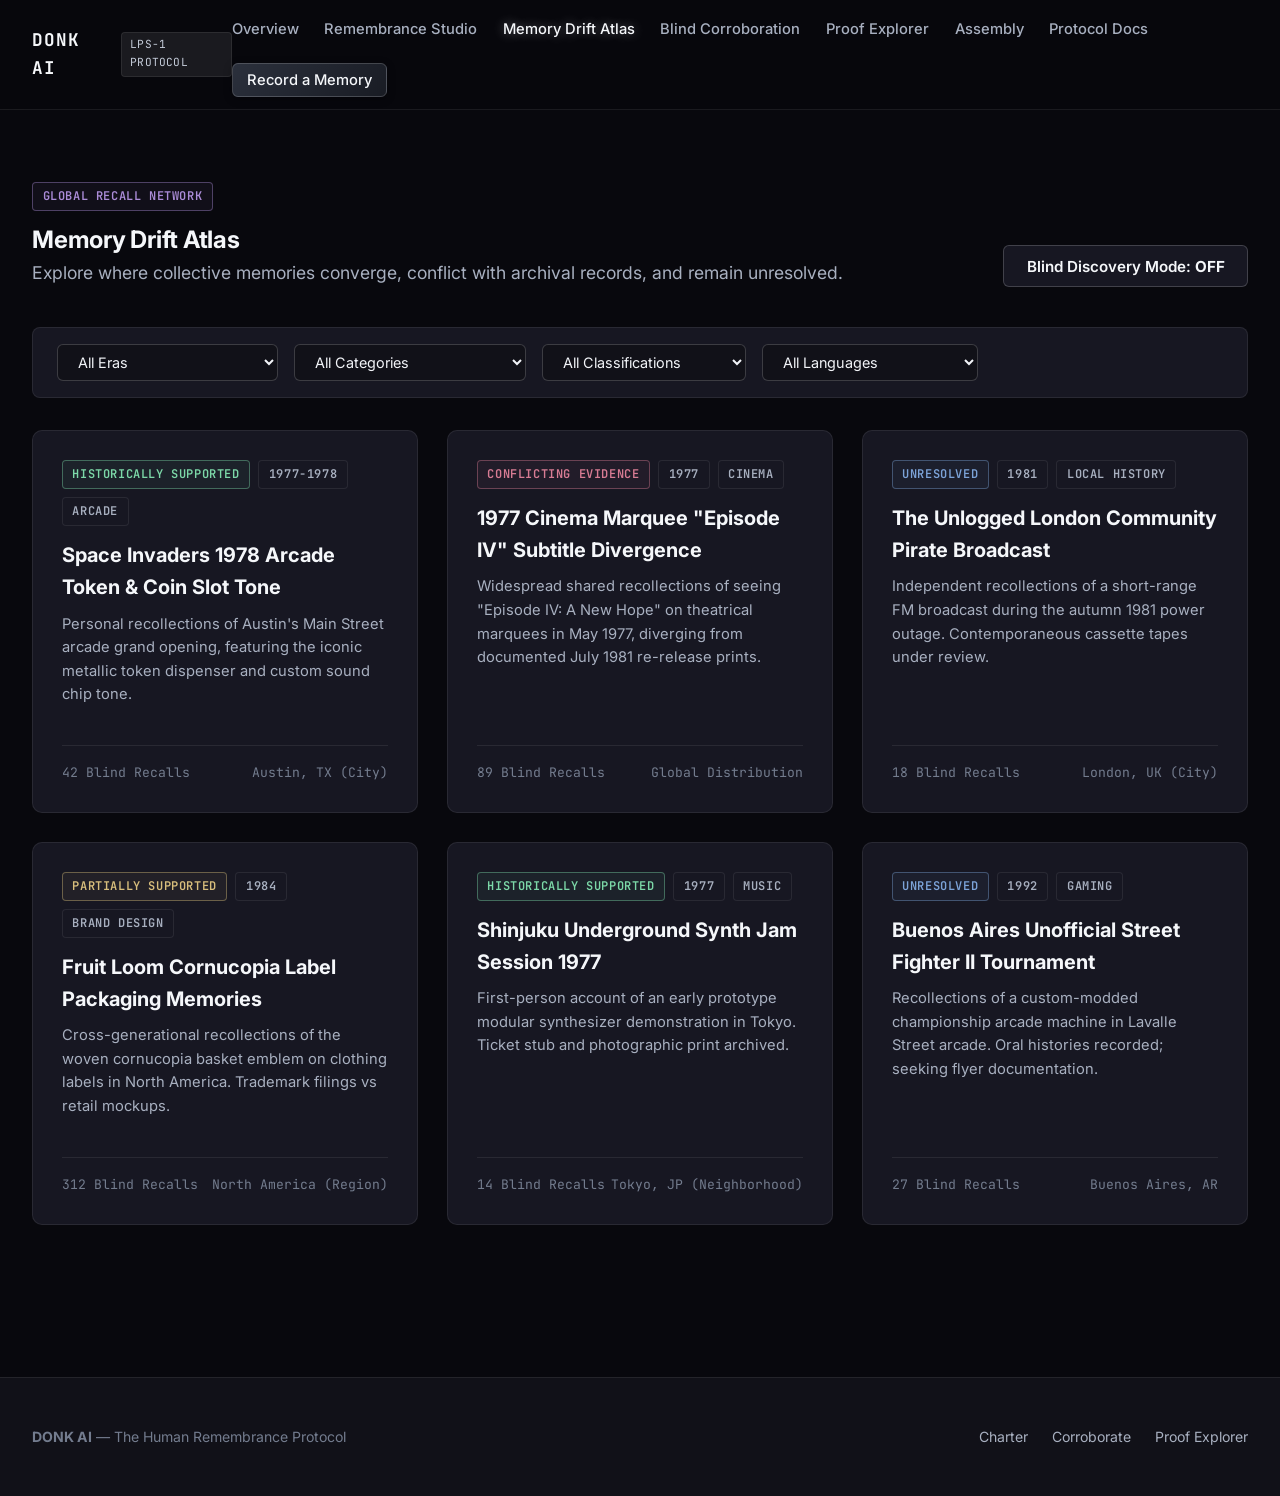
==== web/atlas.html @ f90074b8 "feat(donkai): transform repository into DONK AI - The Human Remembrance Protocol (LPS-1 v2.0)" ====
<!DOCTYPE html>
<html lang="en">
<head>
  <meta charset="UTF-8">
  <meta name="viewport" content="width=device-width, initial-scale=1.0">
  <title>Memory Drift Atlas — DONK AI</title>
  <meta name="description" content="Explore collective memory divergences and cultural recall cases worldwide. Filter by era, language, and historical support status.">
  <link rel="preconnect" href="https://fonts.googleapis.com">
  <link rel="preconnect" href="https://fonts.gstatic.com" crossorigin>
  <link href="https://fonts.googleapis.com/css2?family=Inter:wght@300;400;500;600;700;900&family=JetBrains+Mono:wght@400;500;600;700&display=swap" rel="stylesheet">
  <link rel="stylesheet" href="css/main.css">
</head>
<body>
  <header>
    <nav>
      <a href="index.html" class="brand">
        <span>DONK AI</span>
        <span class="brand-badge">LPS-1 PROTOCOL</span>
      </a>
      <ul>
        <li><a href="index.html">Overview</a></li>
        <li><a href="remember.html">Remembrance Studio</a></li>
        <li><a href="atlas.html" class="active">Memory Drift Atlas</a></li>
        <li><a href="corroborate.html">Blind Corroboration</a></li>
        <li><a href="proof.html">Proof Explorer</a></li>
        <li><a href="assembly.html">Assembly</a></li>
        <li><a href="protocol.html">Protocol Docs</a></li>
        <li><a href="remember.html" class="nav-cta">Record a Memory</a></li>
      </ul>
    </nav>
  </header>

  <main>
    <section>
      <div style="display:flex; justify-content:space-between; align-items:flex-end; margin-bottom: 2.5rem; flex-wrap:wrap; gap:1.5rem;">
        <div>
          <span class="badge provenance" style="margin-bottom:0.6rem;">GLOBAL RECALL NETWORK</span>
          <h1>Memory Drift Atlas</h1>
          <p class="section-lead" style="margin-bottom:0;">
            Explore where collective memories converge, conflict with archival records, and remain unresolved.
          </p>
        </div>

        <div style="display:flex; gap:0.8rem; align-items:center;">
          <button id="modeToggleBtn" class="btn btn-secondary" onclick="toggleDiscoveryMode()">
            <span>Blind Discovery Mode: <strong>OFF</strong></span>
          </button>
        </div>
      </div>

      <!-- Filter Bar -->
      <div class="filter-bar">
        <select id="filterEra" class="filter-select" onchange="applyFilters()">
          <option value="all">All Eras</option>
          <option value="1977">1977 Cultural Foundation</option>
          <option value="1980s">1980s Arcade & Media</option>
          <option value="1990s">1990s Early Internet</option>
          <option value="2000s">2000s Digital Shift</option>
        </select>

        <select id="filterCategory" class="filter-select" onchange="applyFilters()">
          <option value="all">All Categories</option>
          <option value="arcade">Arcade & Early Computing</option>
          <option value="cinema">Cinema & Broadcast</option>
          <option value="local">Local & Regional History</option>
          <option value="brands">Brand & Product Design</option>
          <option value="music">Music & Performance</option>
        </select>

        <select id="filterStatus" class="filter-select" onchange="applyFilters()">
          <option value="all">All Classifications</option>
          <option value="supported">Historically Supported</option>
          <option value="partially-supported">Partially Supported</option>
          <option value="conflicting">Conflicting Evidence</option>
          <option value="unresolved">Unresolved</option>
        </select>

        <select id="filterLang" class="filter-select" onchange="applyFilters()">
          <option value="all">All Languages</option>
          <option value="en">English (en-US / en-GB)</option>
          <option value="es">Spanish (es-ES)</option>
          <option value="ja">Japanese (ja-JP)</option>
          <option value="fr">French (fr-FR)</option>
        </select>
      </div>

      <!-- Atlas Grid -->
      <div id="atlasGrid" class="atlas-grid">
        
        <!-- Record 1 -->
        <a href="record.html?id=1" class="atlas-card" data-era="1977" data-category="arcade" data-status="supported" data-lang="en">
          <div class="atlas-card-top">
            <div class="atlas-card-tags">
              <span class="badge supported">Historically Supported</span>
              <span class="badge">1977-1978</span>
              <span class="badge">Arcade</span>
            </div>
            <h3 class="record-title">Space Invaders 1978 Arcade Token & Coin Slot Tone</h3>
            <p class="record-desc">Personal recollections of Austin's Main Street arcade grand opening, featuring the iconic metallic token dispenser and custom sound chip tone.</p>
          </div>
          <div class="atlas-card-stats">
            <span>42 Blind Recalls</span>
            <span>Austin, TX (City)</span>
          </div>
        </a>

        <!-- Record 2 -->
        <a href="record.html?id=2" class="atlas-card" data-era="1977" data-category="cinema" data-status="conflicting" data-lang="en">
          <div class="atlas-card-top">
            <div class="atlas-card-tags">
              <span class="badge conflicting">Conflicting Evidence</span>
              <span class="badge">1977</span>
              <span class="badge">Cinema</span>
            </div>
            <h3 class="record-title">1977 Cinema Marquee "Episode IV" Subtitle Divergence</h3>
            <p class="record-desc">Widespread shared recollections of seeing "Episode IV: A New Hope" on theatrical marquees in May 1977, diverging from documented July 1981 re-release prints.</p>
          </div>
          <div class="atlas-card-stats">
            <span>89 Blind Recalls</span>
            <span>Global Distribution</span>
          </div>
        </a>

        <!-- Record 3 -->
        <a href="record.html?id=3" class="atlas-card" data-era="1980s" data-category="local" data-status="unresolved" data-lang="en">
          <div class="atlas-card-top">
            <div class="atlas-card-tags">
              <span class="badge unresolved">Unresolved</span>
              <span class="badge">1981</span>
              <span class="badge">Local History</span>
            </div>
            <h3 class="record-title">The Unlogged London Community Pirate Broadcast</h3>
            <p class="record-desc">Independent recollections of a short-range FM broadcast during the autumn 1981 power outage. Contemporaneous cassette tapes under review.</p>
          </div>
          <div class="atlas-card-stats">
            <span>18 Blind Recalls</span>
            <span>London, UK (City)</span>
          </div>
        </a>

        <!-- Record 4 -->
        <a href="record.html?id=4" class="atlas-card" data-era="1980s" data-category="brands" data-status="partially-supported" data-lang="en">
          <div class="atlas-card-top">
            <div class="atlas-card-tags">
              <span class="badge partially-supported">Partially Supported</span>
              <span class="badge">1984</span>
              <span class="badge">Brand Design</span>
            </div>
            <h3 class="record-title">Fruit Loom Cornucopia Label Packaging Memories</h3>
            <p class="record-desc">Cross-generational recollections of the woven cornucopia basket emblem on clothing labels in North America. Trademark filings vs retail mockups.</p>
          </div>
          <div class="atlas-card-stats">
            <span>312 Blind Recalls</span>
            <span>North America (Region)</span>
          </div>
        </a>

        <!-- Record 5 -->
        <a href="record.html?id=5" class="atlas-card" data-era="1977" data-category="music" data-status="supported" data-lang="ja">
          <div class="atlas-card-top">
            <div class="atlas-card-tags">
              <span class="badge supported">Historically Supported</span>
              <span class="badge">1977</span>
              <span class="badge">Music</span>
            </div>
            <h3 class="record-title">Shinjuku Underground Synth Jam Session 1977</h3>
            <p class="record-desc">First-person account of an early prototype modular synthesizer demonstration in Tokyo. Ticket stub and photographic print archived.</p>
          </div>
          <div class="atlas-card-stats">
            <span>14 Blind Recalls</span>
            <span>Tokyo, JP (Neighborhood)</span>
          </div>
        </a>

        <!-- Record 6 -->
        <a href="record.html?id=6" class="atlas-card" data-era="1990s" data-category="arcade" data-status="unresolved" data-lang="es">
          <div class="atlas-card-top">
            <div class="atlas-card-tags">
              <span class="badge unresolved">Unresolved</span>
              <span class="badge">1992</span>
              <span class="badge">Gaming</span>
            </div>
            <h3 class="record-title">Buenos Aires Unofficial Street Fighter II Tournament</h3>
            <p class="record-desc">Recollections of a custom-modded championship arcade machine in Lavalle Street arcade. Oral histories recorded; seeking flyer documentation.</p>
          </div>
          <div class="atlas-card-stats">
            <span>27 Blind Recalls</span>
            <span>Buenos Aires, AR</span>
          </div>
        </a>

      </div>
    </section>
  </main>

  <footer>
    <div class="footer-inner">
      <div><strong>DONK AI</strong> &mdash; The Human Remembrance Protocol</div>
      <ul class="footer-links">
        <li><a href="protocol.html">Charter</a></li>
        <li><a href="corroborate.html">Corroborate</a></li>
        <li><a href="proof.html">Proof Explorer</a></li>
      </ul>
    </div>
  </footer>

  <script>
    let isBlindMode = false;

    function toggleDiscoveryMode() {
      isBlindMode = !isBlindMode;
      const btn = document.getElementById('modeToggleBtn');
      btn.innerHTML = `<span>Blind Discovery Mode: <strong>${isBlindMode ? 'ON' : 'OFF'}</strong></span>`;
      btn.classList.toggle('btn-primary', isBlindMode);
      btn.classList.toggle('btn-secondary', !isBlindMode);

      const cards = document.querySelectorAll('.atlas-card');
      cards.forEach(card => {
        const title = card.querySelector('.record-title');
        const desc = card.querySelector('.record-desc');
        if (isBlindMode) {
          card.dataset.origTitle = title.innerText;
          card.dataset.origDesc = desc.innerText;
          title.innerText = 'Neutral Discovery Prompt (Blind Mode)';
          desc.innerText = 'What do you remember from this place, time range, and category? Sealed independent submissions are recorded before viewing full testimony.';
        } else if (card.dataset.origTitle) {
          title.innerText = card.dataset.origTitle;
          desc.innerText = card.dataset.origDesc;
        }
      });
    }

    function applyFilters() {
      const era = document.getElementById('filterEra').value;
      const cat = document.getElementById('filterCategory').value;
      const status = document.getElementById('filterStatus').value;
      const lang = document.getElementById('filterLang').value;

      const cards = document.querySelectorAll('.atlas-card');
      cards.forEach(card => {
        const matchEra = era === 'all' || card.dataset.era === era;
        const matchCat = cat === 'all' || card.dataset.category === cat;
        const matchStatus = status === 'all' || card.dataset.status === status;
        const matchLang = lang === 'all' || card.dataset.lang === lang;

        card.style.display = (matchEra && matchCat && matchStatus && matchLang) ? 'flex' : 'none';
      });
    }
  </script>
</body>
</html>
---- web/css/main.css ----
:root {
  --bg:         #08080d;
  --bg-elev:    #111118;
  --bg-card:    #171722;
  --bg-card-hover: #1f1f2e;
  --text:       #f2f4f8;
  --text-dim:   #a8b0c0;
  --text-muted: #737c8e;

  /* Liquid Metal / Platinum Palette */
  --platinum:   #e8edf5;
  --chrome:     #c4cbd8;
  --pearl:      #f5f7fa;
  --slate:      #606a7b;
  --steel:      #333a48;
  
  --border:     rgba(255, 255, 255, 0.08);
  --border-hi:  rgba(255, 255, 255, 0.18);
  --border-glow: rgba(196, 203, 216, 0.35);

  /* Status Accents (Refined, Non-Neon) */
  --accent-blue:   #7ca3d8;
  --accent-gold:   #d8be7c;
  --accent-green:  #7cd8a8;
  --accent-rose:   #d87c94;
  --accent-purple: #ab8cd8;

  --font-body:  'Inter', system-ui, -apple-system, 'Segoe UI', sans-serif;
  --font-mono:  'JetBrains Mono', 'Cascadia Code', Consolas, ui-monospace, monospace;
}

* { box-sizing: border-box; margin: 0; padding: 0; }

html, body {
  background: var(--bg);
  color: var(--text);
  font-family: var(--font-body);
  line-height: 1.6;
  -webkit-font-smoothing: antialiased;
  scroll-behavior: smooth;
  min-height: 100vh;
}

::selection { background: var(--chrome); color: var(--bg); }

/* Header & Navigation */
header {
  position: sticky; top: 0; z-index: 100;
  background: rgba(8, 8, 13, 0.85);
  backdrop-filter: blur(16px);
  -webkit-backdrop-filter: blur(16px);
  border-bottom: 1px solid var(--border);
}
nav {
  display: flex; align-items: center; justify-content: space-between;
  max-width: 1300px; margin: 0 auto; padding: 1rem 2rem;
}
nav .brand {
  display: flex; align-items: center; gap: 0.75rem;
  font-family: var(--font-mono); font-weight: 700; font-size: 1.1rem;
  color: var(--pearl); text-decoration: none; letter-spacing: 0.06em;
}
nav .brand-badge {
  font-size: 0.7rem; padding: 0.2rem 0.5rem; border-radius: 4px;
  background: rgba(255, 255, 255, 0.08); border: 1px solid var(--border);
  color: var(--chrome); font-weight: normal; letter-spacing: 0.02em;
}
nav ul { display: flex; gap: 1.6rem; list-style: none; flex-wrap: wrap; align-items: center; }
nav ul li a {
  color: var(--text-dim); text-decoration: none; font-size: 0.92rem;
  font-weight: 500; transition: all 0.2s ease;
}
nav ul li a:hover, nav ul li a.active { color: var(--pearl); text-shadow: 0 0 12px rgba(255,255,255,0.4); }

.nav-cta {
  background: linear-gradient(135deg, #2b303c, #191c24);
  border: 1px solid var(--border-hi);
  color: var(--pearl) !important;
  padding: 0.45rem 0.9rem;
  border-radius: 6px;
  box-shadow: 0 2px 8px rgba(0,0,0,0.3);
}
.nav-cta:hover {
  border-color: var(--chrome);
  transform: translateY(-1px);
}

/* Main Layout */
main { min-height: calc(100vh - 160px); }
section {
  padding: 4.5rem 2rem;
  max-width: 1300px;
  margin: 0 auto;
}
section h1, section h2 {
  color: var(--pearl);
  letter-spacing: -0.01em;
}
section h2 { font-size: 2.2rem; margin-bottom: 0.6rem; }
section .section-lead {
  color: var(--text-dim);
  max-width: 820px;
  margin-bottom: 2.5rem;
  font-size: 1.1rem;
}

/* Badges & Tags */
.badge {
  display: inline-flex; align-items: center; gap: 0.4rem;
  font-family: var(--font-mono); font-size: 0.75rem; font-weight: 600;
  padding: 0.25rem 0.6rem; border-radius: 4px;
  border: 1px solid var(--border); background: var(--bg-card);
  color: var(--text-dim); text-transform: uppercase; letter-spacing: 0.05em;
}
.badge.supported { border-color: rgba(124, 216, 168, 0.4); color: var(--accent-green); background: rgba(124, 216, 168, 0.06); }
.badge.partially-supported { border-color: rgba(216, 190, 124, 0.4); color: var(--accent-gold); background: rgba(216, 190, 124, 0.06); }
.badge.conflicting { border-color: rgba(216, 124, 148, 0.4); color: var(--accent-rose); background: rgba(216, 124, 148, 0.06); }
.badge.unresolved { border-color: rgba(124, 163, 216, 0.4); color: var(--accent-blue); background: rgba(124, 163, 216, 0.06); }
.badge.provenance { border-color: rgba(171, 140, 216, 0.4); color: var(--accent-purple); background: rgba(171, 140, 216, 0.06); }

/* Buttons */
.btn {
  display: inline-flex; align-items: center; justify-content: center; gap: 0.5rem;
  padding: 0.65rem 1.4rem; border-radius: 6px; font-weight: 600; font-size: 0.95rem;
  text-decoration: none; cursor: pointer; transition: all 0.2s ease;
  font-family: var(--font-body); border: 1px solid transparent;
}
.btn-primary {
  background: linear-gradient(180deg, #f0f4fc 0%, #c8d0e0 100%);
  color: #0c0d12; box-shadow: 0 4px 14px rgba(200, 208, 224, 0.25);
}
.btn-primary:hover {
  background: #ffffff;
  transform: translateY(-2px);
  box-shadow: 0 6px 20px rgba(255, 255, 255, 0.35);
}
.btn-secondary {
  background: var(--bg-card); color: var(--pearl);
  border: 1px solid var(--border-hi);
}
.btn-secondary:hover {
  background: var(--bg-card-hover); border-color: var(--chrome);
  transform: translateY(-1px);
}

/* Hero Section */
#hero {
  text-align: center;
  padding-top: 6rem;
  padding-bottom: 5rem;
  background: radial-gradient(ellipse at top, rgba(196, 203, 216, 0.08) 0%, transparent 65%);
}
#hero .hero-pre {
  font-family: var(--font-mono); font-size: 0.85rem; letter-spacing: 0.15em;
  color: var(--chrome); text-transform: uppercase; margin-bottom: 1.2rem;
}
#hero h1 {
  font-family: var(--font-mono);
  font-size: clamp(2.6rem, 6vw, 4.8rem);
  font-weight: 900;
  letter-spacing: -0.02em;
  margin-bottom: 1.2rem;
  background: linear-gradient(180deg, #ffffff 0%, #cbd5e1 50%, #94a3b8 100%);
  -webkit-background-clip: text;
  background-clip: text;
  color: transparent;
}
#hero .hero-lead {
  font-size: 1.25rem; color: var(--text-dim); max-width: 800px;
  margin: 0 auto 2.5rem auto; line-height: 1.7;
}
#hero .hero-actions {
  display: flex; gap: 1rem; justify-content: center; flex-wrap: wrap; margin-bottom: 3.5rem;
}

/* Epistemic Principles Grid */
.principles-grid {
  display: grid; grid-template-columns: repeat(auto-fit, minmax(280px, 1fr));
  gap: 1.5rem; margin-top: 2.5rem;
}
.principle-card {
  background: var(--bg-card); border: 1px solid var(--border);
  padding: 1.8rem; border-radius: 8px; transition: border-color 0.2s ease;
}
.principle-card:hover { border-color: var(--border-hi); }
.principle-card h3 {
  font-size: 1.15rem; color: var(--pearl); margin-bottom: 0.6rem;
  font-family: var(--font-mono);
}
.principle-card p { font-size: 0.92rem; color: var(--text-dim); line-height: 1.6; }

/* 5-Panel Record Detail View */
.record-grid {
  display: grid; grid-template-columns: repeat(12, 1fr); gap: 1.8rem; margin-top: 2rem;
}
.record-panel {
  background: var(--bg-card); border: 1px solid var(--border);
  border-radius: 10px; padding: 2rem; position: relative;
  transition: all 0.2s ease;
}
.record-panel:hover { border-color: var(--border-hi); }
.record-panel .panel-num {
  font-family: var(--font-mono); font-size: 0.75rem; color: var(--text-muted);
  letter-spacing: 0.1em; text-transform: uppercase; margin-bottom: 0.4rem;
}
.record-panel h3 {
  font-size: 1.3rem; color: var(--pearl); margin-bottom: 1.2rem;
  display: flex; align-items: center; justify-content: space-between;
}

.panel-col-12 { grid-column: span 12; }
.panel-col-6  { grid-column: span 6; }
.panel-col-4  { grid-column: span 4; }

@media (max-width: 900px) {
  .panel-col-6, .panel-col-4 { grid-column: span 12; }
}

.narrative-box {
  background: var(--bg-elev); border-left: 3px solid var(--chrome);
  padding: 1.5rem; border-radius: 0 6px 6px 0; margin-bottom: 1.5rem;
  font-size: 1.05rem; line-height: 1.7; font-style: italic; color: #e2e8f0;
}

.meta-table {
  width: 100%; border-collapse: collapse; font-size: 0.9rem; margin-top: 1rem;
}
.meta-table td {
  padding: 0.6rem 0; border-bottom: 1px solid var(--border);
}
.meta-table td:first-child {
  color: var(--text-muted); font-family: var(--font-mono); width: 35%;
}
.meta-table td:last-child {
  color: var(--text); font-family: var(--font-mono); word-break: break-all;
}

/* Atlas Cards & Filter Bar */
.filter-bar {
  display: flex; gap: 1rem; align-items: center; flex-wrap: wrap;
  background: var(--bg-card); border: 1px solid var(--border);
  padding: 1rem 1.5rem; border-radius: 8px; margin-bottom: 2rem;
}
.filter-select {
  background: var(--bg-elev); border: 1px solid var(--border-hi);
  color: var(--text); padding: 0.5rem 1rem; border-radius: 6px;
  font-family: var(--font-body); font-size: 0.9rem; outline: none;
}
.atlas-grid {
  display: grid; grid-template-columns: repeat(auto-fill, minmax(360px, 1fr));
  gap: 1.8rem;
}
.atlas-card {
  background: var(--bg-card); border: 1px solid var(--border);
  border-radius: 10px; padding: 1.8rem; display: flex; flex-direction: column;
  justify-content: space-between; transition: all 0.25s ease;
  text-decoration: none; color: inherit;
}
.atlas-card:hover {
  border-color: var(--border-glow);
  transform: translateY(-3px);
  box-shadow: 0 8px 24px rgba(0,0,0,0.4);
}
.atlas-card-top { margin-bottom: 1.2rem; }
.atlas-card-tags { display: flex; gap: 0.5rem; flex-wrap: wrap; margin-bottom: 0.8rem; }
.atlas-card h3 { font-size: 1.25rem; color: var(--pearl); margin-bottom: 0.6rem; }
.atlas-card p { font-size: 0.92rem; color: var(--text-dim); line-height: 1.6; margin-bottom: 1.2rem; }
.atlas-card-stats {
  display: flex; justify-content: space-between; align-items: center;
  padding-top: 1rem; border-top: 1px solid var(--border);
  font-size: 0.82rem; color: var(--text-muted); font-family: var(--font-mono);
}

/* Forms & Studio */
.form-card {
  background: var(--bg-card); border: 1px solid var(--border);
  border-radius: 10px; padding: 2.5rem; max-width: 860px; margin: 0 auto;
}
.form-group { margin-bottom: 1.8rem; }
.form-group label {
  display: block; font-size: 0.92rem; font-weight: 600; color: var(--pearl);
  margin-bottom: 0.5rem;
}
.form-group .field-hint {
  font-size: 0.82rem; color: var(--text-muted); margin-bottom: 0.5rem;
}
.form-input, .form-textarea, .form-select {
  width: 100%; background: var(--bg-elev); border: 1px solid var(--border-hi);
  color: var(--text); padding: 0.75rem 1rem; border-radius: 6px;
  font-family: var(--font-body); font-size: 0.95rem; outline: none;
  transition: border-color 0.2s ease;
}
.form-input:focus, .form-textarea:focus, .form-select:focus {
  border-color: var(--chrome);
}
.form-textarea { min-height: 140px; resize: vertical; line-height: 1.6; }

.live-root-box {
  background: #0d0e14; border: 1px solid var(--border-hi);
  padding: 1.2rem; border-radius: 6px; margin-top: 1.5rem;
  font-family: var(--font-mono); font-size: 0.85rem;
}
.live-root-label { color: var(--text-muted); margin-bottom: 0.4rem; font-size: 0.75rem; text-transform: uppercase; }
.live-root-val { color: var(--accent-green); word-break: break-all; font-weight: 600; }

/* Footer */
footer {
  border-top: 1px solid var(--border);
  background: var(--bg-elev);
  padding: 3rem 2rem;
  margin-top: 5rem;
  font-size: 0.88rem;
  color: var(--text-muted);
}
.footer-inner {
  max-width: 1300px; margin: 0 auto;
  display: flex; justify-content: space-between; align-items: center; flex-wrap: wrap; gap: 1.5rem;
}
.footer-links { display: flex; gap: 1.5rem; list-style: none; }
.footer-links a { color: var(--text-dim); text-decoration: none; }
.footer-links a:hover { color: var(--pearl); }
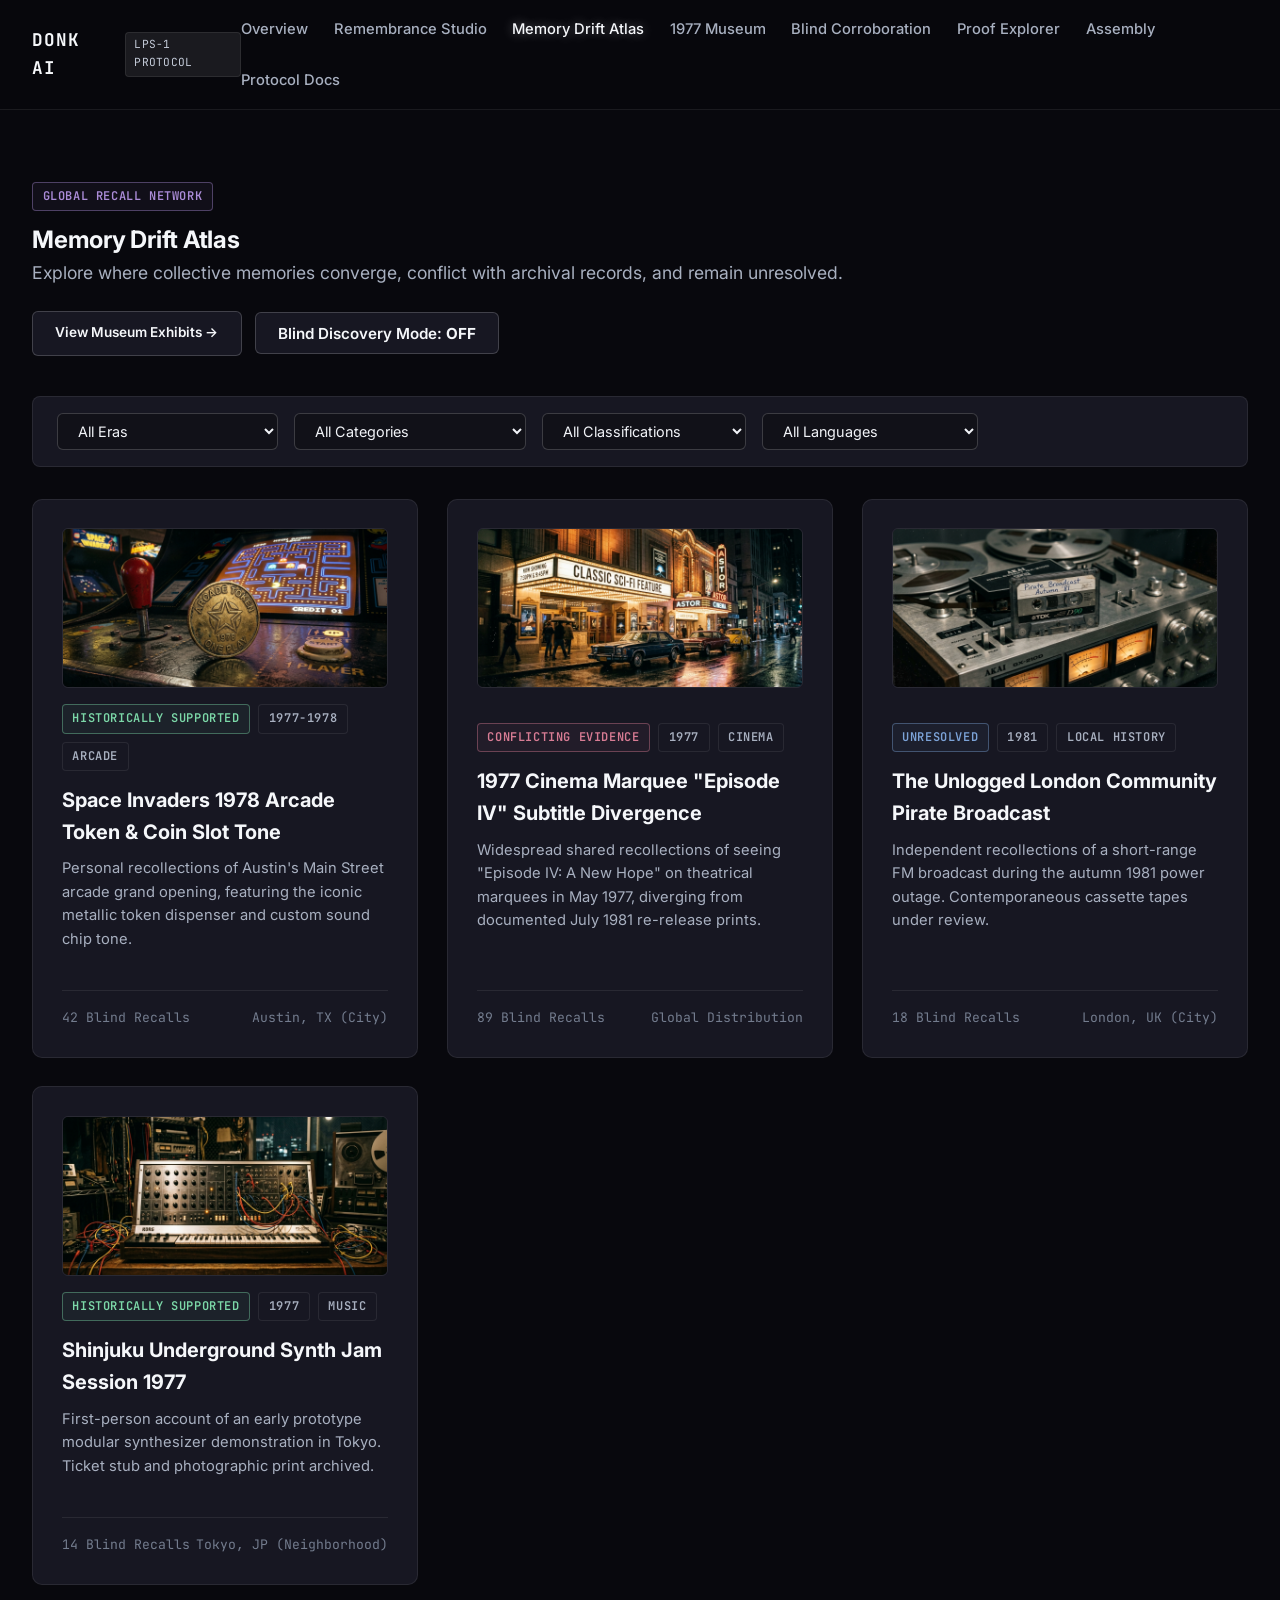
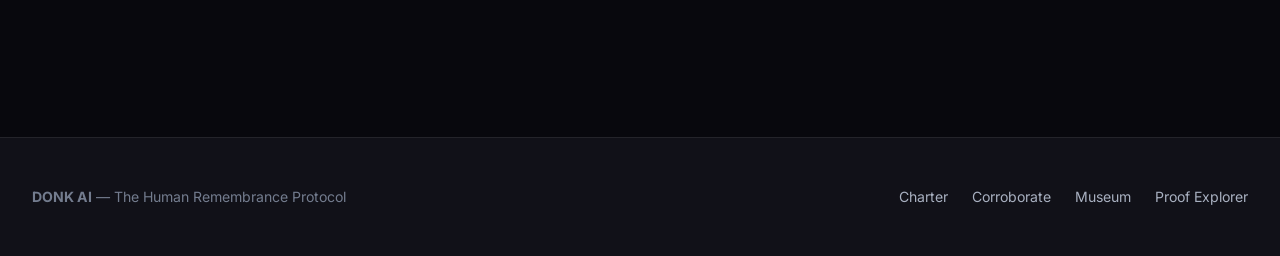
==== commit 1236a8b2: "feat: add 1977 Cultural Memory Museum, interactive flow trees, artifact photography, and future prot" ====
--- a/web/atlas.html
+++ b/web/atlas.html
@@ -9,6 +9,12 @@
   <link rel="preconnect" href="https://fonts.gstatic.com" crossorigin>
   <link href="https://fonts.googleapis.com/css2?family=Inter:wght@300;400;500;600;700;900&family=JetBrains+Mono:wght@400;500;600;700&display=swap" rel="stylesheet">
   <link rel="stylesheet" href="css/main.css">
+  <style>
+    .atlas-card-thumbnail {
+      width: 100%; height: 160px; object-fit: cover; border-radius: 6px;
+      margin-bottom: 1rem; border: 1px solid var(--border);
+    }
+  </style>
 </head>
 <body>
   <header>
@@ -21,11 +27,11 @@
         <li><a href="index.html">Overview</a></li>
         <li><a href="remember.html">Remembrance Studio</a></li>
         <li><a href="atlas.html" class="active">Memory Drift Atlas</a></li>
+        <li><a href="museum.html">1977 Museum</a></li>
         <li><a href="corroborate.html">Blind Corroboration</a></li>
         <li><a href="proof.html">Proof Explorer</a></li>
         <li><a href="assembly.html">Assembly</a></li>
         <li><a href="protocol.html">Protocol Docs</a></li>
-        <li><a href="remember.html" class="nav-cta">Record a Memory</a></li>
       </ul>
     </nav>
   </header>
@@ -42,6 +48,7 @@
         </div>
 
         <div style="display:flex; gap:0.8rem; align-items:center;">
+          <a href="museum.html" class="btn btn-secondary" style="font-size:0.85rem;">View Museum Exhibits &rarr;</a>
           <button id="modeToggleBtn" class="btn btn-secondary" onclick="toggleDiscoveryMode()">
             <span>Blind Discovery Mode: <strong>OFF</strong></span>
           </button>
@@ -89,6 +96,7 @@
         
         <!-- Record 1 -->
         <a href="record.html?id=1" class="atlas-card" data-era="1977" data-category="arcade" data-status="supported" data-lang="en">
+          <img src="img/arcade_token_1978.jpg" alt="1978 Arcade Token" class="atlas-card-thumbnail">
           <div class="atlas-card-top">
             <div class="atlas-card-tags">
               <span class="badge supported">Historically Supported</span>
@@ -106,6 +114,7 @@
 
         <!-- Record 2 -->
         <a href="record.html?id=2" class="atlas-card" data-era="1977" data-category="cinema" data-status="conflicting" data-lang="en">
+          <img src="img/cinema_marquee_1977.jpg" alt="May 1977 Cinema Marquee" class="atlas-card-thumbnail">
           <div class="atlas-card-top">
             <div class="atlas-card-tags">
               <span class="badge conflicting">Conflicting Evidence</span>
@@ -123,6 +132,7 @@
 
         <!-- Record 3 -->
         <a href="record.html?id=3" class="atlas-card" data-era="1980s" data-category="local" data-status="unresolved" data-lang="en">
+          <img src="img/pirate_radio_cassette_1981.jpg" alt="London 1981 Pirate Radio Cassette" class="atlas-card-thumbnail">
           <div class="atlas-card-top">
             <div class="atlas-card-tags">
               <span class="badge unresolved">Unresolved</span>
@@ -139,24 +149,8 @@
         </a>
 
         <!-- Record 4 -->
-        <a href="record.html?id=4" class="atlas-card" data-era="1980s" data-category="brands" data-status="partially-supported" data-lang="en">
-          <div class="atlas-card-top">
-            <div class="atlas-card-tags">
-              <span class="badge partially-supported">Partially Supported</span>
-              <span class="badge">1984</span>
-              <span class="badge">Brand Design</span>
-            </div>
-            <h3 class="record-title">Fruit Loom Cornucopia Label Packaging Memories</h3>
-            <p class="record-desc">Cross-generational recollections of the woven cornucopia basket emblem on clothing labels in North America. Trademark filings vs retail mockups.</p>
-          </div>
-          <div class="atlas-card-stats">
-            <span>312 Blind Recalls</span>
-            <span>North America (Region)</span>
-          </div>
-        </a>
-
-        <!-- Record 5 -->
         <a href="record.html?id=5" class="atlas-card" data-era="1977" data-category="music" data-status="supported" data-lang="ja">
+          <img src="img/tokyo_synth_1977.jpg" alt="Tokyo 1977 Synth" class="atlas-card-thumbnail">
           <div class="atlas-card-top">
             <div class="atlas-card-tags">
               <span class="badge supported">Historically Supported</span>
@@ -169,23 +163,6 @@
           <div class="atlas-card-stats">
             <span>14 Blind Recalls</span>
             <span>Tokyo, JP (Neighborhood)</span>
-          </div>
-        </a>
-
-        <!-- Record 6 -->
-        <a href="record.html?id=6" class="atlas-card" data-era="1990s" data-category="arcade" data-status="unresolved" data-lang="es">
-          <div class="atlas-card-top">
-            <div class="atlas-card-tags">
-              <span class="badge unresolved">Unresolved</span>
-              <span class="badge">1992</span>
-              <span class="badge">Gaming</span>
-            </div>
-            <h3 class="record-title">Buenos Aires Unofficial Street Fighter II Tournament</h3>
-            <p class="record-desc">Recollections of a custom-modded championship arcade machine in Lavalle Street arcade. Oral histories recorded; seeking flyer documentation.</p>
-          </div>
-          <div class="atlas-card-stats">
-            <span>27 Blind Recalls</span>
-            <span>Buenos Aires, AR</span>
           </div>
         </a>
 
@@ -199,6 +176,7 @@
       <ul class="footer-links">
         <li><a href="protocol.html">Charter</a></li>
         <li><a href="corroborate.html">Corroborate</a></li>
+        <li><a href="museum.html">Museum</a></li>
         <li><a href="proof.html">Proof Explorer</a></li>
       </ul>
     </div>
@@ -218,14 +196,17 @@
       cards.forEach(card => {
         const title = card.querySelector('.record-title');
         const desc = card.querySelector('.record-desc');
+        const img = card.querySelector('.atlas-card-thumbnail');
         if (isBlindMode) {
           card.dataset.origTitle = title.innerText;
           card.dataset.origDesc = desc.innerText;
           title.innerText = 'Neutral Discovery Prompt (Blind Mode)';
           desc.innerText = 'What do you remember from this place, time range, and category? Sealed independent submissions are recorded before viewing full testimony.';
-        } else if (card.dataset.origTitle) {
-          title.innerText = card.dataset.origTitle;
-          desc.innerText = card.dataset.origDesc;
+          if (img) img.style.filter = 'blur(15px)';
+        } else {
+          if (card.dataset.origTitle) title.innerText = card.dataset.origTitle;
+          if (card.dataset.origDesc) desc.innerText = card.dataset.origDesc;
+          if (img) img.style.filter = 'none';
         }
       });
     }
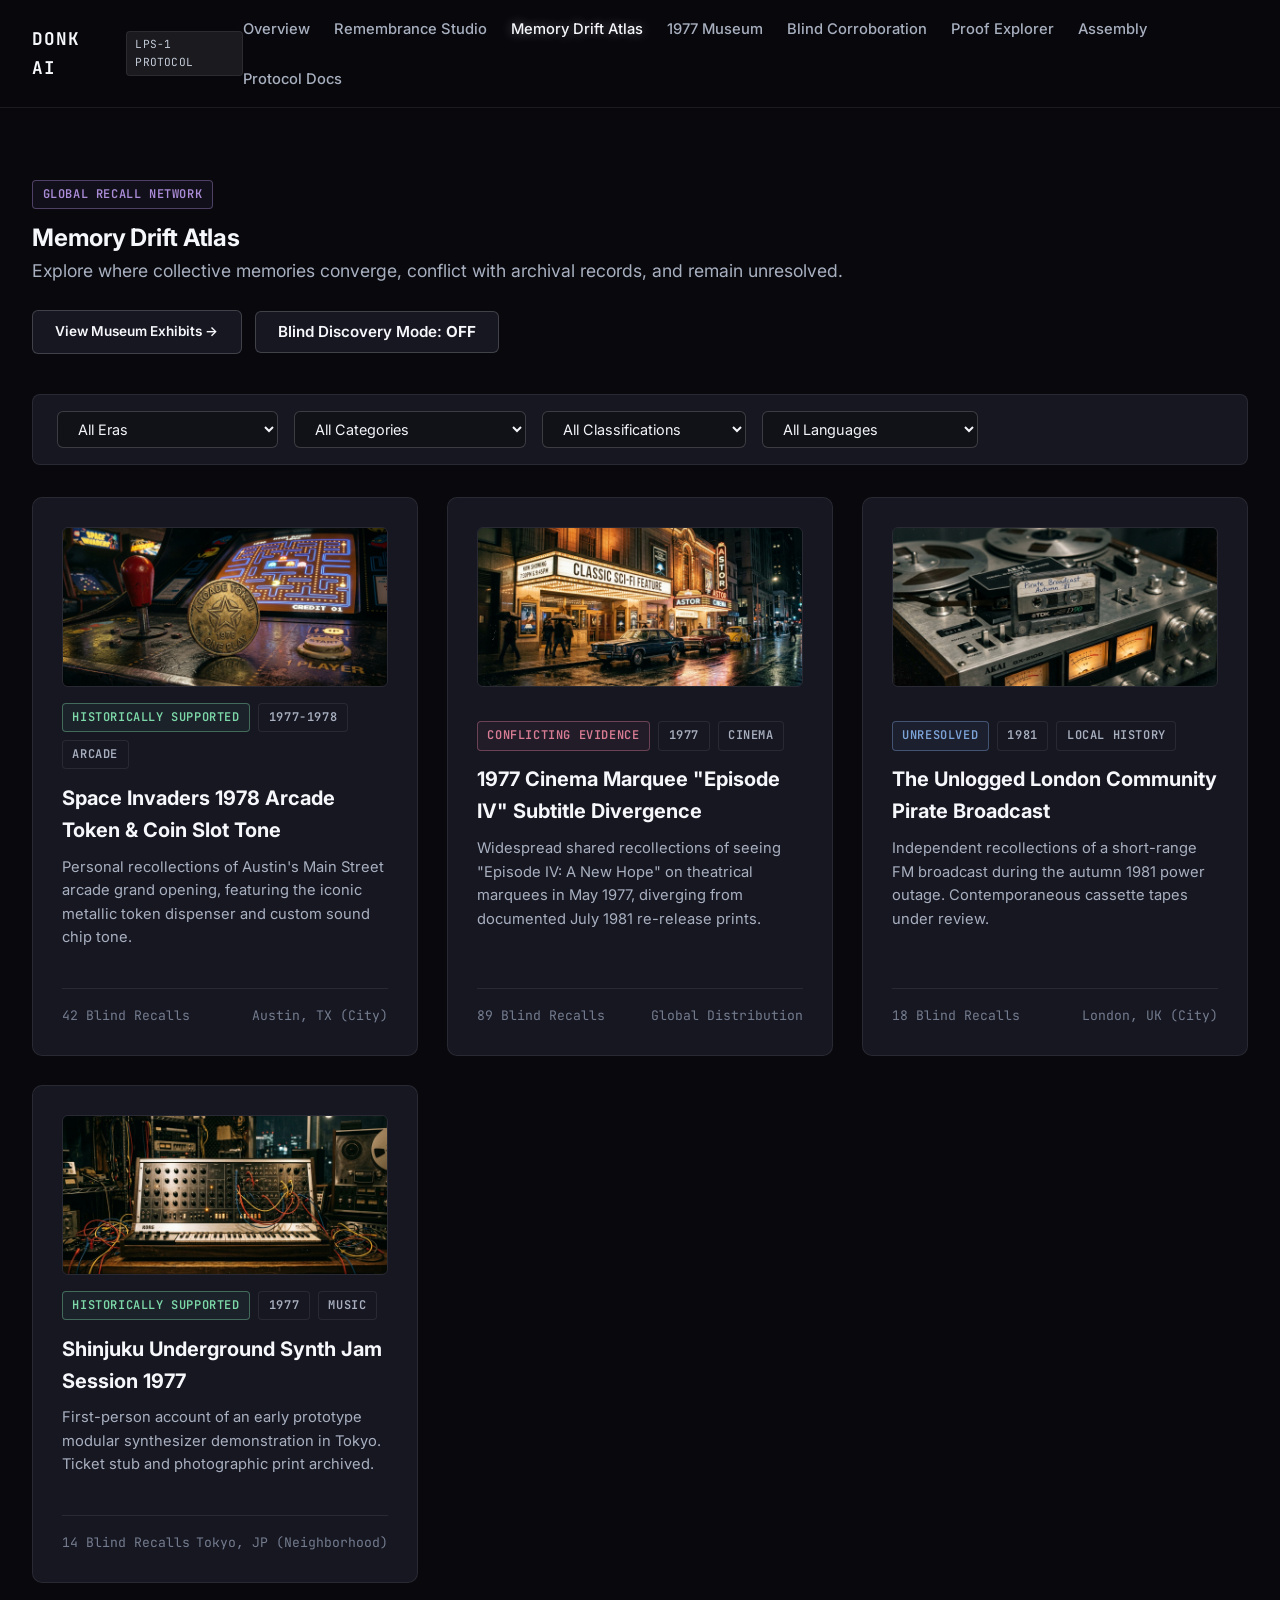
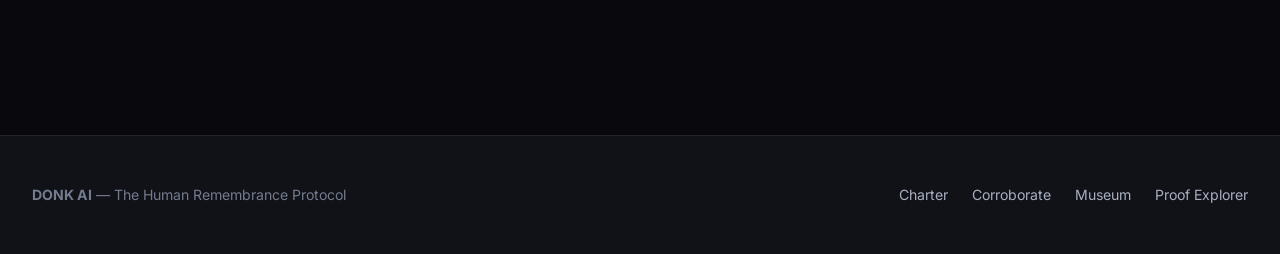
==== commit 15505511: "feat: implement 7-tier record hierarchy, operational blind mode, and epistemic boundary disclosures" ====
--- a/web/atlas.html
+++ b/web/atlas.html
@@ -13,6 +13,7 @@
     .atlas-card-thumbnail {
       width: 100%; height: 160px; object-fit: cover; border-radius: 6px;
       margin-bottom: 1rem; border: 1px solid var(--border);
+      transition: filter 0.3s ease;
     }
   </style>
 </head>
@@ -47,12 +48,17 @@
           </p>
         </div>
 
-        <div style="display:flex; gap:0.8rem; align-items:center;">
+        <div style="display:flex; gap:0.8rem; align-items:center; flex-wrap:wrap;">
           <a href="museum.html" class="btn btn-secondary" style="font-size:0.85rem;">View Museum Exhibits &rarr;</a>
           <button id="modeToggleBtn" class="btn btn-secondary" onclick="toggleDiscoveryMode()">
             <span>Blind Discovery Mode: <strong>OFF</strong></span>
           </button>
         </div>
+      </div>
+
+      <!-- Blind Mode Explanation Banner -->
+      <div id="blindModeBanner" style="display:none; background:rgba(124, 163, 216, 0.08); border:1px solid rgba(124, 163, 216, 0.3); border-radius:6px; padding:1rem 1.2rem; margin-bottom:1.5rem; font-size:0.88rem; color:var(--text-dim);">
+        <strong style="color:var(--accent-blue);">Operational Blind Corroboration Active:</strong> Semantic titles, descriptions, and source imagery are suppressed. Contributors receive only broad geographical and chronological discovery parameters, preventing priming and bandwagon bias.
       </div>
 
       <!-- Filter Bar -->
@@ -96,73 +102,73 @@
         
         <!-- Record 1 -->
         <a href="record.html?id=1" class="atlas-card" data-era="1977" data-category="arcade" data-status="supported" data-lang="en">
-          <img src="img/arcade_token_1978.jpg" alt="1978 Arcade Token" class="atlas-card-thumbnail">
-          <div class="atlas-card-top">
-            <div class="atlas-card-tags">
-              <span class="badge supported">Historically Supported</span>
-              <span class="badge">1977-1978</span>
-              <span class="badge">Arcade</span>
+          <img src="img/arcade_token_1978.jpg" alt="Arcade Topic" class="atlas-card-thumbnail">
+          <div class="atlas-card-top">
+            <div class="atlas-card-tags">
+              <span class="badge supported status-tag">Historically Supported</span>
+              <span class="badge era-tag">1977-1978</span>
+              <span class="badge cat-tag">Arcade</span>
             </div>
             <h3 class="record-title">Space Invaders 1978 Arcade Token & Coin Slot Tone</h3>
             <p class="record-desc">Personal recollections of Austin's Main Street arcade grand opening, featuring the iconic metallic token dispenser and custom sound chip tone.</p>
           </div>
           <div class="atlas-card-stats">
-            <span>42 Blind Recalls</span>
-            <span>Austin, TX (City)</span>
+            <span class="corrob-count">42 Blind Recalls</span>
+            <span class="location-text">Austin, TX (City)</span>
           </div>
         </a>
 
         <!-- Record 2 -->
         <a href="record.html?id=2" class="atlas-card" data-era="1977" data-category="cinema" data-status="conflicting" data-lang="en">
-          <img src="img/cinema_marquee_1977.jpg" alt="May 1977 Cinema Marquee" class="atlas-card-thumbnail">
-          <div class="atlas-card-top">
-            <div class="atlas-card-tags">
-              <span class="badge conflicting">Conflicting Evidence</span>
-              <span class="badge">1977</span>
-              <span class="badge">Cinema</span>
+          <img src="img/cinema_marquee_1977.jpg" alt="Cinema Topic" class="atlas-card-thumbnail">
+          <div class="atlas-card-top">
+            <div class="atlas-card-tags">
+              <span class="badge conflicting status-tag">Conflicting Evidence</span>
+              <span class="badge era-tag">1977</span>
+              <span class="badge cat-tag">Cinema</span>
             </div>
             <h3 class="record-title">1977 Cinema Marquee "Episode IV" Subtitle Divergence</h3>
             <p class="record-desc">Widespread shared recollections of seeing "Episode IV: A New Hope" on theatrical marquees in May 1977, diverging from documented July 1981 re-release prints.</p>
           </div>
           <div class="atlas-card-stats">
-            <span>89 Blind Recalls</span>
-            <span>Global Distribution</span>
+            <span class="corrob-count">89 Blind Recalls</span>
+            <span class="location-text">Global Distribution</span>
           </div>
         </a>
 
         <!-- Record 3 -->
         <a href="record.html?id=3" class="atlas-card" data-era="1980s" data-category="local" data-status="unresolved" data-lang="en">
-          <img src="img/pirate_radio_cassette_1981.jpg" alt="London 1981 Pirate Radio Cassette" class="atlas-card-thumbnail">
-          <div class="atlas-card-top">
-            <div class="atlas-card-tags">
-              <span class="badge unresolved">Unresolved</span>
-              <span class="badge">1981</span>
-              <span class="badge">Local History</span>
+          <img src="img/pirate_radio_cassette_1981.jpg" alt="Audio Topic" class="atlas-card-thumbnail">
+          <div class="atlas-card-top">
+            <div class="atlas-card-tags">
+              <span class="badge unresolved status-tag">Unresolved</span>
+              <span class="badge era-tag">1981</span>
+              <span class="badge cat-tag">Local History</span>
             </div>
             <h3 class="record-title">The Unlogged London Community Pirate Broadcast</h3>
             <p class="record-desc">Independent recollections of a short-range FM broadcast during the autumn 1981 power outage. Contemporaneous cassette tapes under review.</p>
           </div>
           <div class="atlas-card-stats">
-            <span>18 Blind Recalls</span>
-            <span>London, UK (City)</span>
+            <span class="corrob-count">18 Blind Recalls</span>
+            <span class="location-text">London, UK (City)</span>
           </div>
         </a>
 
         <!-- Record 4 -->
         <a href="record.html?id=5" class="atlas-card" data-era="1977" data-category="music" data-status="supported" data-lang="ja">
-          <img src="img/tokyo_synth_1977.jpg" alt="Tokyo 1977 Synth" class="atlas-card-thumbnail">
-          <div class="atlas-card-top">
-            <div class="atlas-card-tags">
-              <span class="badge supported">Historically Supported</span>
-              <span class="badge">1977</span>
-              <span class="badge">Music</span>
+          <img src="img/tokyo_synth_1977.jpg" alt="Music Topic" class="atlas-card-thumbnail">
+          <div class="atlas-card-top">
+            <div class="atlas-card-tags">
+              <span class="badge supported status-tag">Historically Supported</span>
+              <span class="badge era-tag">1977</span>
+              <span class="badge cat-tag">Music</span>
             </div>
             <h3 class="record-title">Shinjuku Underground Synth Jam Session 1977</h3>
             <p class="record-desc">First-person account of an early prototype modular synthesizer demonstration in Tokyo. Ticket stub and photographic print archived.</p>
           </div>
           <div class="atlas-card-stats">
-            <span>14 Blind Recalls</span>
-            <span>Tokyo, JP (Neighborhood)</span>
+            <span class="corrob-count">14 Blind Recalls</span>
+            <span class="location-text">Tokyo, JP (Neighborhood)</span>
           </div>
         </a>
 
@@ -188,21 +194,29 @@
     function toggleDiscoveryMode() {
       isBlindMode = !isBlindMode;
       const btn = document.getElementById('modeToggleBtn');
+      const banner = document.getElementById('blindModeBanner');
+      
       btn.innerHTML = `<span>Blind Discovery Mode: <strong>${isBlindMode ? 'ON' : 'OFF'}</strong></span>`;
       btn.classList.toggle('btn-primary', isBlindMode);
       btn.classList.toggle('btn-secondary', !isBlindMode);
+      banner.style.display = isBlindMode ? 'block' : 'none';
 
       const cards = document.querySelectorAll('.atlas-card');
-      cards.forEach(card => {
+      cards.forEach((card, idx) => {
         const title = card.querySelector('.record-title');
         const desc = card.querySelector('.record-desc');
         const img = card.querySelector('.atlas-card-thumbnail');
+        const era = card.dataset.era;
+        const loc = card.querySelector('.location-text').innerText;
+        const cat = card.dataset.category;
+
         if (isBlindMode) {
-          card.dataset.origTitle = title.innerText;
-          card.dataset.origDesc = desc.innerText;
-          title.innerText = 'Neutral Discovery Prompt (Blind Mode)';
-          desc.innerText = 'What do you remember from this place, time range, and category? Sealed independent submissions are recorded before viewing full testimony.';
-          if (img) img.style.filter = 'blur(15px)';
+          if (!card.dataset.origTitle) card.dataset.origTitle = title.innerText;
+          if (!card.dataset.origDesc) card.dataset.origDesc = desc.innerText;
+          
+          title.innerText = `Neutral Discovery Prompt #${idx + 1} (${era.toUpperCase()} / ${cat.toUpperCase()})`;
+          desc.innerText = `Were you present in ${loc} during ${era}? Submit your sealed first-person recollection regarding this topic before viewing the original testimony.`;
+          if (img) img.style.filter = 'blur(20px) grayscale(100%)';
         } else {
           if (card.dataset.origTitle) title.innerText = card.dataset.origTitle;
           if (card.dataset.origDesc) desc.innerText = card.dataset.origDesc;
--- a/web/css/main.css
+++ b/web/css/main.css
@@ -18,7 +18,7 @@
   --border-hi:  rgba(255, 255, 255, 0.18);
   --border-glow: rgba(196, 203, 216, 0.35);
 
-  /* Status Accents (Refined, Non-Neon) */
+  /* Status Accents (Refined, Accessible, Non-Neon) */
   --accent-blue:   #7ca3d8;
   --accent-gold:   #d8be7c;
   --accent-green:  #7cd8a8;
@@ -46,7 +46,7 @@
 /* Header & Navigation */
 header {
   position: sticky; top: 0; z-index: 100;
-  background: rgba(8, 8, 13, 0.85);
+  background: rgba(8, 8, 13, 0.88);
   backdrop-filter: blur(16px);
   -webkit-backdrop-filter: blur(16px);
   border-bottom: 1px solid var(--border);
@@ -65,7 +65,7 @@
   background: rgba(255, 255, 255, 0.08); border: 1px solid var(--border);
   color: var(--chrome); font-weight: normal; letter-spacing: 0.02em;
 }
-nav ul { display: flex; gap: 1.6rem; list-style: none; flex-wrap: wrap; align-items: center; }
+nav ul { display: flex; gap: 1.5rem; list-style: none; flex-wrap: wrap; align-items: center; }
 nav ul li a {
   color: var(--text-dim); text-decoration: none; font-size: 0.92rem;
   font-weight: 500; transition: all 0.2s ease;
@@ -117,6 +117,47 @@
 .badge.conflicting { border-color: rgba(216, 124, 148, 0.4); color: var(--accent-rose); background: rgba(216, 124, 148, 0.06); }
 .badge.unresolved { border-color: rgba(124, 163, 216, 0.4); color: var(--accent-blue); background: rgba(124, 163, 216, 0.06); }
 .badge.provenance { border-color: rgba(171, 140, 216, 0.4); color: var(--accent-purple); background: rgba(171, 140, 216, 0.06); }
+
+/* Mandatory Visual Image Type Disclaimers */
+.badge.editorial-img {
+  border-color: rgba(216, 190, 124, 0.5);
+  color: var(--accent-gold);
+  background: rgba(216, 190, 124, 0.12);
+  font-size: 0.72rem;
+  letter-spacing: 0.03em;
+}
+.badge.source-artifact {
+  border-color: rgba(124, 216, 168, 0.5);
+  color: var(--accent-green);
+  background: rgba(124, 216, 168, 0.12);
+  font-size: 0.72rem;
+  letter-spacing: 0.03em;
+}
+
+.img-disclosure-banner {
+  display: flex; align-items: center; gap: 0.5rem;
+  font-family: var(--font-mono); font-size: 0.75rem;
+  color: var(--accent-gold); background: rgba(216, 190, 124, 0.08);
+  border: 1px solid rgba(216, 190, 124, 0.25); border-radius: 4px;
+  padding: 0.4rem 0.8rem; margin-top: 0.5rem;
+}
+
+/* Epistemic Disclosure Table */
+.epistemic-table {
+  width: 100%; border-collapse: collapse; font-size: 0.88rem; margin: 1.5rem 0;
+  background: var(--bg-elev); border: 1px solid var(--border); border-radius: 6px; overflow: hidden;
+}
+.epistemic-table th {
+  background: #151620; padding: 0.8rem 1rem; text-align: left;
+  font-family: var(--font-mono); font-size: 0.8rem; color: var(--pearl);
+  border-bottom: 1px solid var(--border-hi); text-transform: uppercase;
+}
+.epistemic-table td {
+  padding: 0.8rem 1rem; border-bottom: 1px solid var(--border); vertical-align: top;
+}
+.epistemic-table tr:last-child td { border-bottom: none; }
+.epistemic-table .proves-col { color: var(--accent-green); font-family: var(--font-mono); font-size: 0.82rem; }
+.epistemic-table .not-means-col { color: var(--accent-rose); }
 
 /* Buttons */
 .btn {
@@ -166,7 +207,7 @@
   color: transparent;
 }
 #hero .hero-lead {
-  font-size: 1.25rem; color: var(--text-dim); max-width: 800px;
+  font-size: 1.25rem; color: var(--text-dim); max-width: 820px;
   margin: 0 auto 2.5rem auto; line-height: 1.7;
 }
 #hero .hero-actions {
@@ -189,7 +230,7 @@
 }
 .principle-card p { font-size: 0.92rem; color: var(--text-dim); line-height: 1.6; }
 
-/* 5-Panel Record Detail View */
+/* 7-Level Record Detail View */
 .record-grid {
   display: grid; grid-template-columns: repeat(12, 1fr); gap: 1.8rem; margin-top: 2rem;
 }
@@ -205,7 +246,7 @@
 }
 .record-panel h3 {
   font-size: 1.3rem; color: var(--pearl); margin-bottom: 1.2rem;
-  display: flex; align-items: center; justify-content: space-between;
+  display: flex; align-items: center; justify-content: space-between; flex-wrap: wrap; gap: 0.5rem;
 }
 
 .panel-col-12 { grid-column: span 12; }
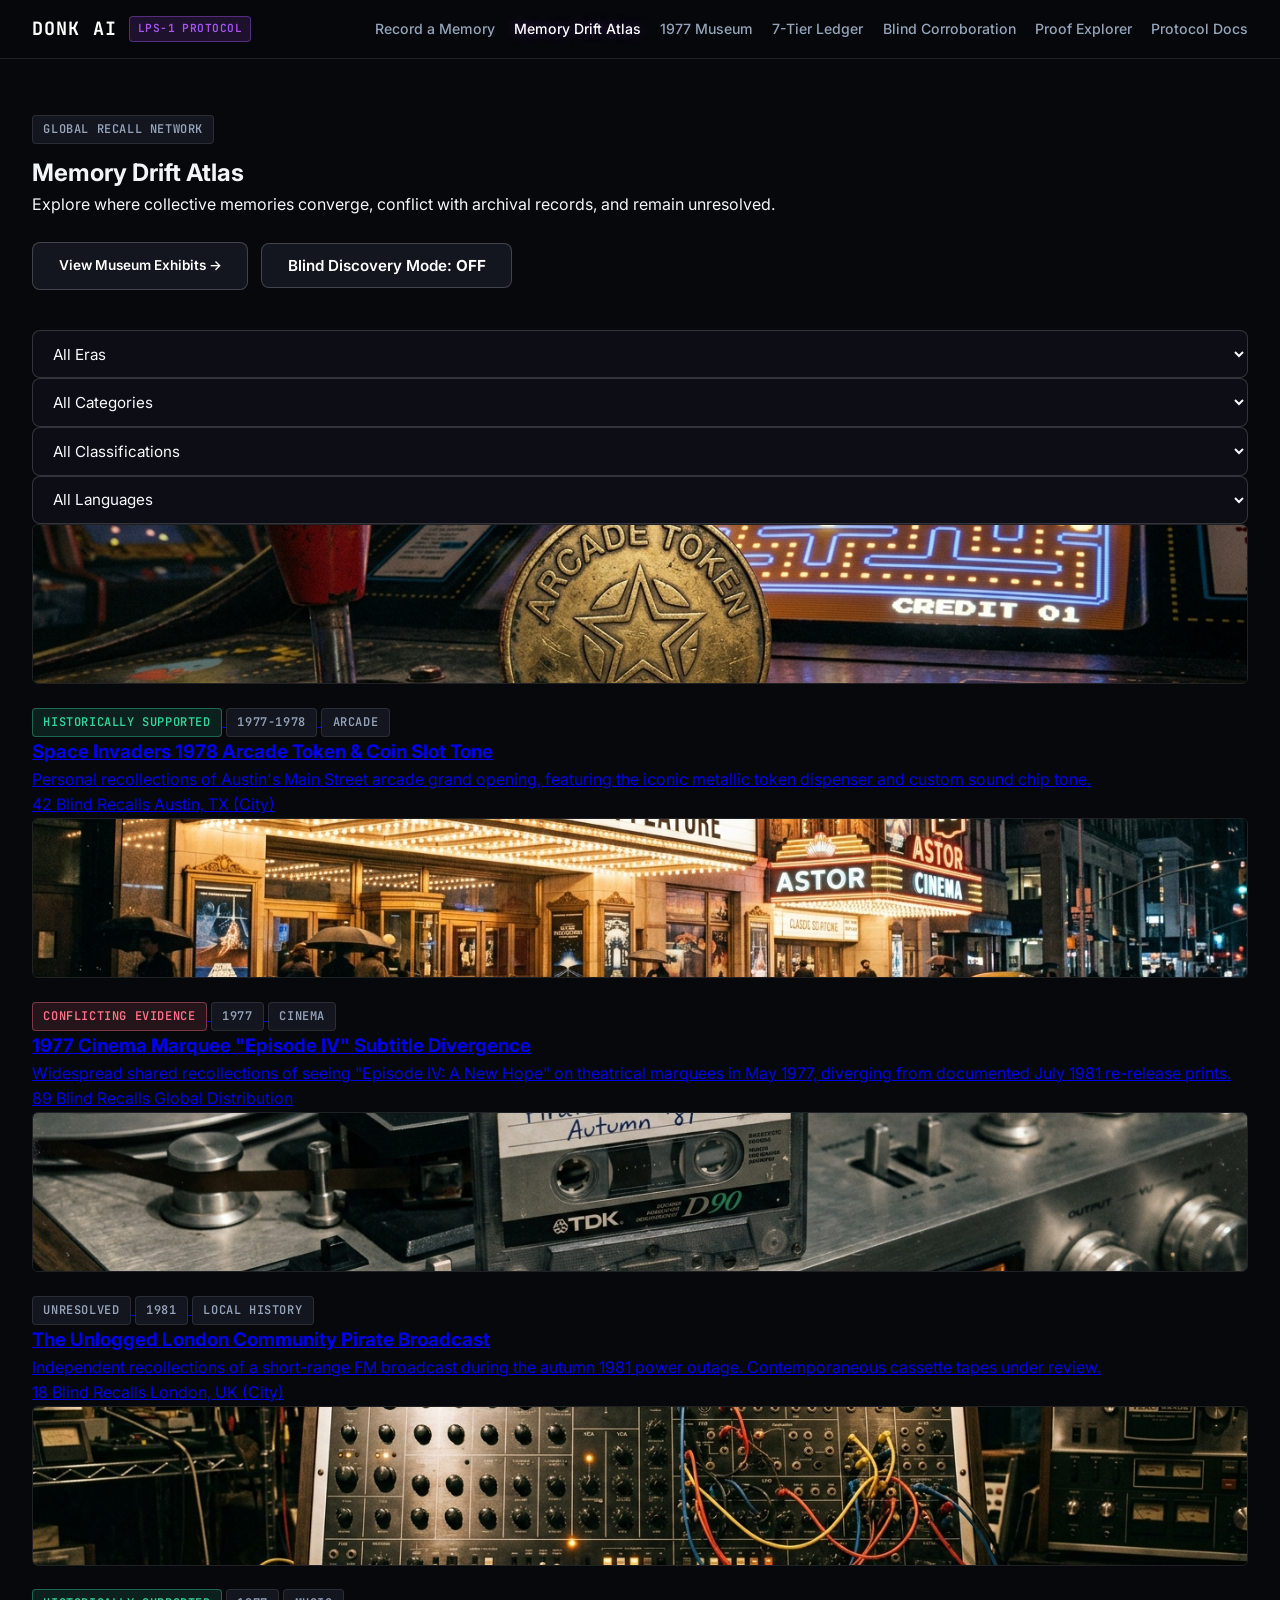
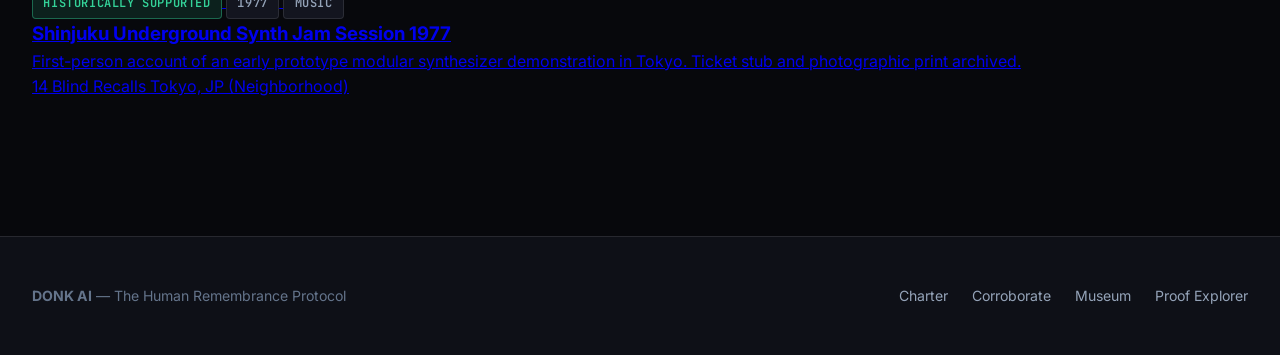
==== commit e825ba83: "feat: synchronize unified navigation, proof explorer, and v1.0.2 styling across all pages" ====
--- a/web/atlas.html
+++ b/web/atlas.html
@@ -8,7 +8,7 @@
   <link rel="preconnect" href="https://fonts.googleapis.com">
   <link rel="preconnect" href="https://fonts.gstatic.com" crossorigin>
   <link href="https://fonts.googleapis.com/css2?family=Inter:wght@300;400;500;600;700;900&family=JetBrains+Mono:wght@400;500;600;700&display=swap" rel="stylesheet">
-  <link rel="stylesheet" href="css/main.css">
+  <link rel="stylesheet" href="css/main.css?v=1.0.2">
   <style>
     .atlas-card-thumbnail {
       width: 100%; height: 160px; object-fit: cover; border-radius: 6px;
@@ -25,13 +25,12 @@
         <span class="brand-badge">LPS-1 PROTOCOL</span>
       </a>
       <ul>
-        <li><a href="index.html">Overview</a></li>
-        <li><a href="remember.html">Remembrance Studio</a></li>
+        <li><a href="index.html">Record a Memory</a></li>
         <li><a href="atlas.html" class="active">Memory Drift Atlas</a></li>
         <li><a href="museum.html">1977 Museum</a></li>
+        <li><a href="record.html">7-Tier Ledger</a></li>
         <li><a href="corroborate.html">Blind Corroboration</a></li>
         <li><a href="proof.html">Proof Explorer</a></li>
-        <li><a href="assembly.html">Assembly</a></li>
         <li><a href="protocol.html">Protocol Docs</a></li>
       </ul>
     </nav>
--- a/web/css/main.css
+++ b/web/css/main.css
@@ -1,29 +1,29 @@
 :root {
-  --bg:         #08080d;
-  --bg-elev:    #111118;
-  --bg-card:    #171722;
-  --bg-card-hover: #1f1f2e;
-  --text:       #f2f4f8;
-  --text-dim:   #a8b0c0;
-  --text-muted: #737c8e;
-
-  /* Liquid Metal / Platinum Palette */
-  --platinum:   #e8edf5;
-  --chrome:     #c4cbd8;
-  --pearl:      #f5f7fa;
-  --slate:      #606a7b;
-  --steel:      #333a48;
+  --bg:         #07080c;
+  --bg-elev:    #0e1017;
+  --bg-card:    #13151f;
+  --bg-card-hover: #1a1d2c;
+  --text:       #f1f5f9;
+  --text-dim:   #94a3b8;
+  --text-muted: #64748b;
+
+  /* Cognitive / Memory Frequency Spectrum */
+  --memory-violet:      #a855f7; /* 528Hz memory introspection */
+  --memory-violet-glow: rgba(168, 85, 247, 0.4);
+  --synaptic-cyan:      #38bdf8; /* 432Hz cognitive clarity */
+  --synaptic-cyan-glow: rgba(56, 189, 248, 0.4);
+  --mnemonic-gold:      #f59e0b; /* 396Hz nostalgia grounding */
+  --mnemonic-gold-glow: rgba(245, 158, 11, 0.4);
+  --memory-coral:       #fb7185;
+  --memory-emerald:     #34d399;
+
+  --platinum:   #f8fafc;
+  --chrome:     #cbd5e1;
+  --pearl:      #ffffff;
   
-  --border:     rgba(255, 255, 255, 0.08);
-  --border-hi:  rgba(255, 255, 255, 0.18);
-  --border-glow: rgba(196, 203, 216, 0.35);
-
-  /* Status Accents (Refined, Accessible, Non-Neon) */
-  --accent-blue:   #7ca3d8;
-  --accent-gold:   #d8be7c;
-  --accent-green:  #7cd8a8;
-  --accent-rose:   #d87c94;
-  --accent-purple: #ab8cd8;
+  --border:     rgba(255, 255, 255, 0.1);
+  --border-hi:  rgba(255, 255, 255, 0.2);
+  --border-glow: rgba(168, 85, 247, 0.4);
 
   --font-body:  'Inter', system-ui, -apple-system, 'Segoe UI', sans-serif;
   --font-mono:  'JetBrains Mono', 'Cascadia Code', Consolas, ui-monospace, monospace;
@@ -41,321 +41,271 @@
   min-height: 100vh;
 }
 
-::selection { background: var(--chrome); color: var(--bg); }
-
-/* Header & Navigation */
+::selection { background: var(--memory-violet); color: #ffffff; }
+
+/* Header & Nav */
 header {
   position: sticky; top: 0; z-index: 100;
-  background: rgba(8, 8, 13, 0.88);
-  backdrop-filter: blur(16px);
-  -webkit-backdrop-filter: blur(16px);
+  background: rgba(7, 8, 12, 0.92);
+  backdrop-filter: blur(20px);
+  -webkit-backdrop-filter: blur(20px);
   border-bottom: 1px solid var(--border);
 }
 nav {
   display: flex; align-items: center; justify-content: space-between;
-  max-width: 1300px; margin: 0 auto; padding: 1rem 2rem;
+  max-width: 1300px; margin: 0 auto; padding: 0.9rem 2rem;
 }
 nav .brand {
   display: flex; align-items: center; gap: 0.75rem;
-  font-family: var(--font-mono); font-weight: 700; font-size: 1.1rem;
+  font-family: var(--font-mono); font-weight: 700; font-size: 1.15rem;
   color: var(--pearl); text-decoration: none; letter-spacing: 0.06em;
 }
 nav .brand-badge {
   font-size: 0.7rem; padding: 0.2rem 0.5rem; border-radius: 4px;
-  background: rgba(255, 255, 255, 0.08); border: 1px solid var(--border);
-  color: var(--chrome); font-weight: normal; letter-spacing: 0.02em;
-}
-nav ul { display: flex; gap: 1.5rem; list-style: none; flex-wrap: wrap; align-items: center; }
+  background: rgba(168, 85, 247, 0.15); border: 1px solid var(--memory-violet-glow);
+  color: var(--memory-violet); font-weight: 600; letter-spacing: 0.04em;
+}
+nav ul { display: flex; gap: 1.2rem; list-style: none; flex-wrap: wrap; align-items: center; }
 nav ul li a {
-  color: var(--text-dim); text-decoration: none; font-size: 0.92rem;
+  color: var(--text-dim); text-decoration: none; font-size: 0.88rem;
   font-weight: 500; transition: all 0.2s ease;
 }
-nav ul li a:hover, nav ul li a.active { color: var(--pearl); text-shadow: 0 0 12px rgba(255,255,255,0.4); }
-
-.nav-cta {
-  background: linear-gradient(135deg, #2b303c, #191c24);
-  border: 1px solid var(--border-hi);
-  color: var(--pearl) !important;
-  padding: 0.45rem 0.9rem;
-  border-radius: 6px;
-  box-shadow: 0 2px 8px rgba(0,0,0,0.3);
-}
-.nav-cta:hover {
-  border-color: var(--chrome);
-  transform: translateY(-1px);
-}
+nav ul li a:hover, nav ul li a.active { color: var(--pearl); text-shadow: 0 0 12px var(--memory-violet-glow); }
+
+/* Identity Pill in Header */
+.identity-pill {
+  display: inline-flex; align-items: center; gap: 0.5rem;
+  background: rgba(168, 85, 247, 0.12); border: 1px solid var(--memory-violet-glow);
+  padding: 0.35rem 0.85rem; border-radius: 20px; font-family: var(--font-mono); font-size: 0.78rem;
+  color: var(--pearl); cursor: pointer; transition: all 0.2s ease;
+}
+.identity-pill:hover { background: rgba(168, 85, 247, 0.25); }
+.identity-pill .dot { width: 8px; height: 8px; border-radius: 50%; background: var(--memory-emerald); box-shadow: 0 0 8px var(--memory-emerald); }
 
 /* Main Layout */
 main { min-height: calc(100vh - 160px); }
-section {
-  padding: 4.5rem 2rem;
-  max-width: 1300px;
-  margin: 0 auto;
-}
-section h1, section h2 {
-  color: var(--pearl);
-  letter-spacing: -0.01em;
-}
-section h2 { font-size: 2.2rem; margin-bottom: 0.6rem; }
-section .section-lead {
-  color: var(--text-dim);
-  max-width: 820px;
-  margin-bottom: 2.5rem;
-  font-size: 1.1rem;
-}
-
-/* Badges & Tags */
+section { padding: 3.5rem 2rem; max-width: 1300px; margin: 0 auto; }
+
+/* Badges */
 .badge {
   display: inline-flex; align-items: center; gap: 0.4rem;
   font-family: var(--font-mono); font-size: 0.75rem; font-weight: 600;
-  padding: 0.25rem 0.6rem; border-radius: 4px;
+  padding: 0.25rem 0.65rem; border-radius: 4px;
   border: 1px solid var(--border); background: var(--bg-card);
   color: var(--text-dim); text-transform: uppercase; letter-spacing: 0.05em;
 }
-.badge.supported { border-color: rgba(124, 216, 168, 0.4); color: var(--accent-green); background: rgba(124, 216, 168, 0.06); }
-.badge.partially-supported { border-color: rgba(216, 190, 124, 0.4); color: var(--accent-gold); background: rgba(216, 190, 124, 0.06); }
-.badge.conflicting { border-color: rgba(216, 124, 148, 0.4); color: var(--accent-rose); background: rgba(216, 124, 148, 0.06); }
-.badge.unresolved { border-color: rgba(124, 163, 216, 0.4); color: var(--accent-blue); background: rgba(124, 163, 216, 0.06); }
-.badge.provenance { border-color: rgba(171, 140, 216, 0.4); color: var(--accent-purple); background: rgba(171, 140, 216, 0.06); }
-
-/* Mandatory Visual Image Type Disclaimers */
-.badge.editorial-img {
-  border-color: rgba(216, 190, 124, 0.5);
-  color: var(--accent-gold);
-  background: rgba(216, 190, 124, 0.12);
-  font-size: 0.72rem;
-  letter-spacing: 0.03em;
-}
-.badge.source-artifact {
-  border-color: rgba(124, 216, 168, 0.5);
-  color: var(--accent-green);
-  background: rgba(124, 216, 168, 0.12);
-  font-size: 0.72rem;
-  letter-spacing: 0.03em;
-}
-
-.img-disclosure-banner {
-  display: flex; align-items: center; gap: 0.5rem;
-  font-family: var(--font-mono); font-size: 0.75rem;
-  color: var(--accent-gold); background: rgba(216, 190, 124, 0.08);
-  border: 1px solid rgba(216, 190, 124, 0.25); border-radius: 4px;
-  padding: 0.4rem 0.8rem; margin-top: 0.5rem;
-}
-
-/* Epistemic Disclosure Table */
+.badge.frequency { border-color: var(--memory-violet-glow); color: var(--memory-violet); background: rgba(168, 85, 247, 0.12); }
+.badge.cyan { border-color: var(--synaptic-cyan-glow); color: var(--synaptic-cyan); background: rgba(56, 189, 248, 0.12); }
+.badge.gold { border-color: var(--mnemonic-gold-glow); color: var(--mnemonic-gold); background: rgba(245, 158, 11, 0.12); }
+.badge.supported { border-color: rgba(52, 211, 153, 0.4); color: var(--memory-emerald); background: rgba(52, 211, 153, 0.12); }
+.badge.conflicting { border-color: rgba(251, 113, 133, 0.4); color: var(--memory-coral); background: rgba(251, 113, 133, 0.12); }
+.badge.editorial-img { border-color: var(--mnemonic-gold-glow); color: var(--mnemonic-gold); background: rgba(245, 158, 11, 0.15); font-size: 0.72rem; }
+
+/* Buttons */
+.btn {
+  display: inline-flex; align-items: center; justify-content: center; gap: 0.5rem;
+  padding: 0.75rem 1.6rem; border-radius: 8px; font-weight: 600; font-size: 0.95rem;
+  text-decoration: none; cursor: pointer; transition: all 0.25s ease;
+  font-family: var(--font-body); border: 1px solid transparent;
+}
+.btn-primary {
+  background: linear-gradient(135deg, #a855f7 0%, #7c3aed 100%);
+  color: #ffffff; box-shadow: 0 4px 18px rgba(168, 85, 247, 0.4);
+}
+.btn-primary:hover {
+  background: linear-gradient(135deg, #c084fc 0%, #9333ea 100%);
+  transform: translateY(-2px); box-shadow: 0 6px 24px rgba(168, 85, 247, 0.6);
+}
+.btn-secondary {
+  background: var(--bg-card); color: var(--pearl); border: 1px solid var(--border-hi);
+}
+.btn-secondary:hover {
+  background: var(--bg-card-hover); border-color: var(--memory-violet); transform: translateY(-1px);
+}
+
+/* =========================================================================
+   SOVEREIGN WEB3 REMEMBRANCE GATEWAY
+   ========================================================================= */
+.gateway-hero {
+  text-align: center;
+  padding: 4rem 1.5rem 2rem 1.5rem;
+  background: radial-gradient(circle at 50% 15%, rgba(168, 85, 247, 0.16) 0%, rgba(56, 189, 248, 0.06) 50%, transparent 80%);
+}
+.gateway-hero h1 {
+  font-family: var(--font-mono);
+  font-size: clamp(2.2rem, 5vw, 4.2rem);
+  font-weight: 900;
+  letter-spacing: -0.02em;
+  margin: 0.8rem 0 1.2rem 0;
+  background: linear-gradient(180deg, #ffffff 0%, #e2e8f0 50%, #94a3b8 100%);
+  -webkit-background-clip: text;
+  background-clip: text;
+  color: transparent;
+}
+.gateway-hero .lead-sub {
+  font-size: 1.15rem; color: #cbd5e1; max-width: 820px; margin: 0 auto 1.8rem auto; line-height: 1.7; font-weight: 400;
+}
+.gateway-hero .lead-sub strong { color: var(--pearl); }
+
+/* Quick Action Row */
+.gateway-actions-row {
+  display: flex; justify-content: center; gap: 0.8rem; flex-wrap: wrap; margin-bottom: 3rem;
+}
+
+/* Sovereign 3-Step Wizard Box */
+.wizard-box {
+  max-width: 900px; margin: 0 auto 3.5rem auto;
+  background: var(--bg-card); border: 1px solid var(--border-hi);
+  border-radius: 14px; padding: 2.5rem; text-align: left;
+  box-shadow: 0 20px 50px rgba(0,0,0,0.8), 0 0 35px rgba(168, 85, 247, 0.1);
+  position: relative; overflow: hidden;
+}
+.wizard-box::before {
+  content: ''; position: absolute; top: 0; left: 0; right: 0; height: 3px;
+  background: linear-gradient(90deg, var(--memory-violet), var(--synaptic-cyan), var(--mnemonic-gold));
+}
+
+.wizard-steps-nav {
+  display: flex; justify-content: space-between; border-bottom: 1px solid var(--border); padding-bottom: 1.2rem; margin-bottom: 2rem;
+}
+.wizard-step-item {
+  display: flex; align-items: center; gap: 0.6rem; font-family: var(--font-mono); font-size: 0.88rem; color: var(--text-muted);
+}
+.wizard-step-item.active { color: var(--memory-violet); font-weight: 700; }
+.wizard-step-num {
+  width: 26px; height: 26px; border-radius: 50%; border: 1px solid var(--border-hi); display: flex; align-items: center; justify-content: center; font-size: 0.8rem;
+}
+.wizard-step-item.active .wizard-step-num { border-color: var(--memory-violet); background: rgba(168, 85, 247, 0.25); color: var(--pearl); }
+
+.guidance-box {
+  background: rgba(168, 85, 247, 0.08); border: 1px solid rgba(168, 85, 247, 0.25);
+  padding: 1.2rem; border-radius: 8px; margin-bottom: 1.5rem; font-size: 0.92rem; color: #e2e8f0; line-height: 1.6;
+}
+
+/* Radio / Choice Cards in Step 2 */
+.choice-card-grid {
+  display: grid; grid-template-columns: repeat(auto-fit, minmax(250px, 1fr)); gap: 1rem; margin-bottom: 1.5rem;
+}
+.choice-card {
+  background: var(--bg-elev); border: 1px solid var(--border-hi);
+  border-radius: 8px; padding: 1.1rem 1.2rem; cursor: pointer; transition: all 0.2s ease;
+}
+.choice-card:hover { border-color: var(--synaptic-cyan); transform: translateY(-2px); }
+.choice-card.selected {
+  border-color: var(--memory-violet); background: rgba(168, 85, 247, 0.12); box-shadow: 0 0 14px var(--memory-violet-glow);
+}
+.choice-card .choice-title { font-weight: 600; color: var(--pearl); font-size: 0.95rem; margin-bottom: 0.3rem; }
+.choice-card .choice-desc { font-size: 0.82rem; color: var(--text-dim); line-height: 1.4; }
+
+/* Category Navigation Filter Pills */
+.category-filter-nav {
+  display: flex; gap: 0.6rem; justify-content: center; flex-wrap: wrap; margin-bottom: 2rem;
+}
+.cat-btn {
+  background: var(--bg-card); border: 1px solid var(--border);
+  color: var(--text-dim); padding: 0.45rem 1.1rem; border-radius: 20px;
+  font-size: 0.85rem; cursor: pointer; transition: all 0.2s ease;
+  font-family: var(--font-body);
+}
+.cat-btn:hover, .cat-btn.active {
+  border-color: var(--memory-violet); color: var(--pearl); background: rgba(168, 85, 247, 0.15);
+  box-shadow: 0 0 14px var(--memory-violet-glow);
+}
+
+/* Dilemma Mini Cards (Explorer Grid) */
+.dilemmas-catalog-grid {
+  display: grid; grid-template-columns: repeat(auto-fill, minmax(340px, 1fr));
+  gap: 1.5rem; margin-top: 1.5rem;
+}
+.dilemma-mini-card {
+  background: var(--bg-card); border: 1px solid var(--border);
+  border-radius: 10px; padding: 1.6rem; cursor: pointer;
+  transition: all 0.25s cubic-bezier(0.16, 1, 0.3, 1);
+  display: flex; flex-direction: column; justify-content: space-between;
+}
+.dilemma-mini-card:hover {
+  border-color: var(--memory-violet); transform: translateY(-3px);
+  box-shadow: 0 8px 24px rgba(0,0,0,0.6), 0 0 18px var(--memory-violet-glow);
+}
+.dilemma-mini-card.active-topic {
+  border-color: var(--synaptic-cyan);
+  box-shadow: 0 0 18px var(--synaptic-cyan-glow);
+}
+
+/* Result Split Bar */
+.result-bar-wrap { width: 100%; margin-top: 0.8rem; }
+.result-split-bar {
+  height: 28px; width: 100%; border-radius: 6px; overflow: hidden;
+  display: flex; background: #1c1d2d; border: 1px solid var(--border);
+}
+.split-seg-a {
+  background: linear-gradient(90deg, #a855f7 0%, #9333ea 100%);
+  color: #ffffff; font-family: var(--font-mono); font-size: 0.78rem; font-weight: 700;
+  display: flex; align-items: center; justify-content: flex-start; padding-left: 0.8rem;
+  transition: width 0.4s ease;
+}
+.split-seg-b {
+  background: linear-gradient(90deg, #0284c7 0%, #38bdf8 100%);
+  color: #ffffff; font-family: var(--font-mono); font-size: 0.78rem; font-weight: 700;
+  display: flex; align-items: center; justify-content: flex-end; padding-right: 0.8rem;
+  transition: width 0.4s ease;
+}
+
+/* Protocol Purpose Manifesto */
+.purpose-manifesto {
+  background: linear-gradient(180deg, #0f1019 0%, #07080c 100%);
+  border: 1px solid var(--border-hi); border-radius: 14px;
+  padding: 3.5rem 2.5rem; margin: 3rem 0; position: relative; overflow: hidden;
+}
+.purpose-manifesto::before {
+  content: ''; position: absolute; top: 0; left: 0; right: 0; height: 3px;
+  background: linear-gradient(90deg, var(--memory-violet), var(--synaptic-cyan), var(--mnemonic-gold));
+}
+
+/* EIP-712 Review & Success Modals (Hidden by default!) */
+.eip712-modal-overlay {
+  position: fixed; top: 0; left: 0; right: 0; bottom: 0;
+  background: rgba(4, 5, 8, 0.88); backdrop-filter: blur(16px);
+  -webkit-backdrop-filter: blur(16px);
+  display: none; align-items: center; justify-content: center; z-index: 10000; padding: 1.5rem;
+}
+.eip712-modal-content {
+  background: #12131e; border: 1px solid var(--border-hi); border-radius: 14px;
+  max-width: 760px; width: 100%; max-height: 90vh; overflow-y: auto; padding: 2.5rem; text-align: left;
+  box-shadow: 0 25px 60px rgba(0,0,0,0.9), 0 0 40px rgba(168, 85, 247, 0.2);
+}
+.typed-data-box {
+  background: #08090e; border: 1px solid var(--border-hi); border-radius: 8px; padding: 1.2rem; font-family: var(--font-mono); font-size: 0.82rem; margin: 1.2rem 0; line-height: 1.7; color: #cbd5e1;
+}
+
+/* Form Controls - Unified Dark High-Contrast Styling */
+.form-group { margin-bottom: 1.5rem; }
+.form-group label { display: block; font-size: 0.92rem; font-weight: 600; color: var(--pearl); margin-bottom: 0.5rem; }
+.form-input, .form-textarea, .form-select, textarea, input[type="text"], select {
+  width: 100%; background: #0c0d15 !important; border: 1px solid rgba(255, 255, 255, 0.16) !important; color: #f8fafc !important; padding: 0.8rem 1rem; border-radius: 8px; font-family: var(--font-body); font-size: 0.95rem; outline: none; transition: border-color 0.2s ease, box-shadow 0.2s ease;
+}
+.form-input:focus, .form-textarea:focus, .form-select:focus, textarea:focus, input[type="text"]:focus, select:focus {
+  border-color: var(--memory-violet) !important; box-shadow: 0 0 12px var(--memory-violet-glow) !important;
+}
+.form-textarea, textarea { min-height: 130px; resize: vertical; line-height: 1.6; }
+
+/* Epistemic Table */
 .epistemic-table {
   width: 100%; border-collapse: collapse; font-size: 0.88rem; margin: 1.5rem 0;
   background: var(--bg-elev); border: 1px solid var(--border); border-radius: 6px; overflow: hidden;
 }
 .epistemic-table th {
-  background: #151620; padding: 0.8rem 1rem; text-align: left;
-  font-family: var(--font-mono); font-size: 0.8rem; color: var(--pearl);
-  border-bottom: 1px solid var(--border-hi); text-transform: uppercase;
-}
-.epistemic-table td {
-  padding: 0.8rem 1rem; border-bottom: 1px solid var(--border); vertical-align: top;
-}
+  background: #151620; padding: 0.8rem 1rem; text-align: left; font-family: var(--font-mono); font-size: 0.8rem; color: var(--pearl); border-bottom: 1px solid var(--border-hi); text-transform: uppercase;
+}
+.epistemic-table td { padding: 0.8rem 1rem; border-bottom: 1px solid var(--border); vertical-align: top; }
 .epistemic-table tr:last-child td { border-bottom: none; }
-.epistemic-table .proves-col { color: var(--accent-green); font-family: var(--font-mono); font-size: 0.82rem; }
-.epistemic-table .not-means-col { color: var(--accent-rose); }
-
-/* Buttons */
-.btn {
-  display: inline-flex; align-items: center; justify-content: center; gap: 0.5rem;
-  padding: 0.65rem 1.4rem; border-radius: 6px; font-weight: 600; font-size: 0.95rem;
-  text-decoration: none; cursor: pointer; transition: all 0.2s ease;
-  font-family: var(--font-body); border: 1px solid transparent;
-}
-.btn-primary {
-  background: linear-gradient(180deg, #f0f4fc 0%, #c8d0e0 100%);
-  color: #0c0d12; box-shadow: 0 4px 14px rgba(200, 208, 224, 0.25);
-}
-.btn-primary:hover {
-  background: #ffffff;
-  transform: translateY(-2px);
-  box-shadow: 0 6px 20px rgba(255, 255, 255, 0.35);
-}
-.btn-secondary {
-  background: var(--bg-card); color: var(--pearl);
-  border: 1px solid var(--border-hi);
-}
-.btn-secondary:hover {
-  background: var(--bg-card-hover); border-color: var(--chrome);
-  transform: translateY(-1px);
-}
-
-/* Hero Section */
-#hero {
-  text-align: center;
-  padding-top: 6rem;
-  padding-bottom: 5rem;
-  background: radial-gradient(ellipse at top, rgba(196, 203, 216, 0.08) 0%, transparent 65%);
-}
-#hero .hero-pre {
-  font-family: var(--font-mono); font-size: 0.85rem; letter-spacing: 0.15em;
-  color: var(--chrome); text-transform: uppercase; margin-bottom: 1.2rem;
-}
-#hero h1 {
-  font-family: var(--font-mono);
-  font-size: clamp(2.6rem, 6vw, 4.8rem);
-  font-weight: 900;
-  letter-spacing: -0.02em;
-  margin-bottom: 1.2rem;
-  background: linear-gradient(180deg, #ffffff 0%, #cbd5e1 50%, #94a3b8 100%);
-  -webkit-background-clip: text;
-  background-clip: text;
-  color: transparent;
-}
-#hero .hero-lead {
-  font-size: 1.25rem; color: var(--text-dim); max-width: 820px;
-  margin: 0 auto 2.5rem auto; line-height: 1.7;
-}
-#hero .hero-actions {
-  display: flex; gap: 1rem; justify-content: center; flex-wrap: wrap; margin-bottom: 3.5rem;
-}
-
-/* Epistemic Principles Grid */
-.principles-grid {
-  display: grid; grid-template-columns: repeat(auto-fit, minmax(280px, 1fr));
-  gap: 1.5rem; margin-top: 2.5rem;
-}
-.principle-card {
-  background: var(--bg-card); border: 1px solid var(--border);
-  padding: 1.8rem; border-radius: 8px; transition: border-color 0.2s ease;
-}
-.principle-card:hover { border-color: var(--border-hi); }
-.principle-card h3 {
-  font-size: 1.15rem; color: var(--pearl); margin-bottom: 0.6rem;
-  font-family: var(--font-mono);
-}
-.principle-card p { font-size: 0.92rem; color: var(--text-dim); line-height: 1.6; }
-
-/* 7-Level Record Detail View */
-.record-grid {
-  display: grid; grid-template-columns: repeat(12, 1fr); gap: 1.8rem; margin-top: 2rem;
-}
-.record-panel {
-  background: var(--bg-card); border: 1px solid var(--border);
-  border-radius: 10px; padding: 2rem; position: relative;
-  transition: all 0.2s ease;
-}
-.record-panel:hover { border-color: var(--border-hi); }
-.record-panel .panel-num {
-  font-family: var(--font-mono); font-size: 0.75rem; color: var(--text-muted);
-  letter-spacing: 0.1em; text-transform: uppercase; margin-bottom: 0.4rem;
-}
-.record-panel h3 {
-  font-size: 1.3rem; color: var(--pearl); margin-bottom: 1.2rem;
-  display: flex; align-items: center; justify-content: space-between; flex-wrap: wrap; gap: 0.5rem;
-}
-
-.panel-col-12 { grid-column: span 12; }
-.panel-col-6  { grid-column: span 6; }
-.panel-col-4  { grid-column: span 4; }
-
-@media (max-width: 900px) {
-  .panel-col-6, .panel-col-4 { grid-column: span 12; }
-}
-
-.narrative-box {
-  background: var(--bg-elev); border-left: 3px solid var(--chrome);
-  padding: 1.5rem; border-radius: 0 6px 6px 0; margin-bottom: 1.5rem;
-  font-size: 1.05rem; line-height: 1.7; font-style: italic; color: #e2e8f0;
-}
-
-.meta-table {
-  width: 100%; border-collapse: collapse; font-size: 0.9rem; margin-top: 1rem;
-}
-.meta-table td {
-  padding: 0.6rem 0; border-bottom: 1px solid var(--border);
-}
-.meta-table td:first-child {
-  color: var(--text-muted); font-family: var(--font-mono); width: 35%;
-}
-.meta-table td:last-child {
-  color: var(--text); font-family: var(--font-mono); word-break: break-all;
-}
-
-/* Atlas Cards & Filter Bar */
-.filter-bar {
-  display: flex; gap: 1rem; align-items: center; flex-wrap: wrap;
-  background: var(--bg-card); border: 1px solid var(--border);
-  padding: 1rem 1.5rem; border-radius: 8px; margin-bottom: 2rem;
-}
-.filter-select {
-  background: var(--bg-elev); border: 1px solid var(--border-hi);
-  color: var(--text); padding: 0.5rem 1rem; border-radius: 6px;
-  font-family: var(--font-body); font-size: 0.9rem; outline: none;
-}
-.atlas-grid {
-  display: grid; grid-template-columns: repeat(auto-fill, minmax(360px, 1fr));
-  gap: 1.8rem;
-}
-.atlas-card {
-  background: var(--bg-card); border: 1px solid var(--border);
-  border-radius: 10px; padding: 1.8rem; display: flex; flex-direction: column;
-  justify-content: space-between; transition: all 0.25s ease;
-  text-decoration: none; color: inherit;
-}
-.atlas-card:hover {
-  border-color: var(--border-glow);
-  transform: translateY(-3px);
-  box-shadow: 0 8px 24px rgba(0,0,0,0.4);
-}
-.atlas-card-top { margin-bottom: 1.2rem; }
-.atlas-card-tags { display: flex; gap: 0.5rem; flex-wrap: wrap; margin-bottom: 0.8rem; }
-.atlas-card h3 { font-size: 1.25rem; color: var(--pearl); margin-bottom: 0.6rem; }
-.atlas-card p { font-size: 0.92rem; color: var(--text-dim); line-height: 1.6; margin-bottom: 1.2rem; }
-.atlas-card-stats {
-  display: flex; justify-content: space-between; align-items: center;
-  padding-top: 1rem; border-top: 1px solid var(--border);
-  font-size: 0.82rem; color: var(--text-muted); font-family: var(--font-mono);
-}
-
-/* Forms & Studio */
-.form-card {
-  background: var(--bg-card); border: 1px solid var(--border);
-  border-radius: 10px; padding: 2.5rem; max-width: 860px; margin: 0 auto;
-}
-.form-group { margin-bottom: 1.8rem; }
-.form-group label {
-  display: block; font-size: 0.92rem; font-weight: 600; color: var(--pearl);
-  margin-bottom: 0.5rem;
-}
-.form-group .field-hint {
-  font-size: 0.82rem; color: var(--text-muted); margin-bottom: 0.5rem;
-}
-.form-input, .form-textarea, .form-select {
-  width: 100%; background: var(--bg-elev); border: 1px solid var(--border-hi);
-  color: var(--text); padding: 0.75rem 1rem; border-radius: 6px;
-  font-family: var(--font-body); font-size: 0.95rem; outline: none;
-  transition: border-color 0.2s ease;
-}
-.form-input:focus, .form-textarea:focus, .form-select:focus {
-  border-color: var(--chrome);
-}
-.form-textarea { min-height: 140px; resize: vertical; line-height: 1.6; }
-
-.live-root-box {
-  background: #0d0e14; border: 1px solid var(--border-hi);
-  padding: 1.2rem; border-radius: 6px; margin-top: 1.5rem;
-  font-family: var(--font-mono); font-size: 0.85rem;
-}
-.live-root-label { color: var(--text-muted); margin-bottom: 0.4rem; font-size: 0.75rem; text-transform: uppercase; }
-.live-root-val { color: var(--accent-green); word-break: break-all; font-weight: 600; }
 
 /* Footer */
 footer {
-  border-top: 1px solid var(--border);
-  background: var(--bg-elev);
-  padding: 3rem 2rem;
-  margin-top: 5rem;
-  font-size: 0.88rem;
-  color: var(--text-muted);
+  border-top: 1px solid var(--border); background: var(--bg-elev); padding: 3rem 2rem; margin-top: 5rem; font-size: 0.88rem; color: var(--text-muted);
 }
 .footer-inner {
-  max-width: 1300px; margin: 0 auto;
-  display: flex; justify-content: space-between; align-items: center; flex-wrap: wrap; gap: 1.5rem;
+  max-width: 1300px; margin: 0 auto; display: flex; justify-content: space-between; align-items: center; flex-wrap: wrap; gap: 1.5rem;
 }
 .footer-links { display: flex; gap: 1.5rem; list-style: none; }
 .footer-links a { color: var(--text-dim); text-decoration: none; }
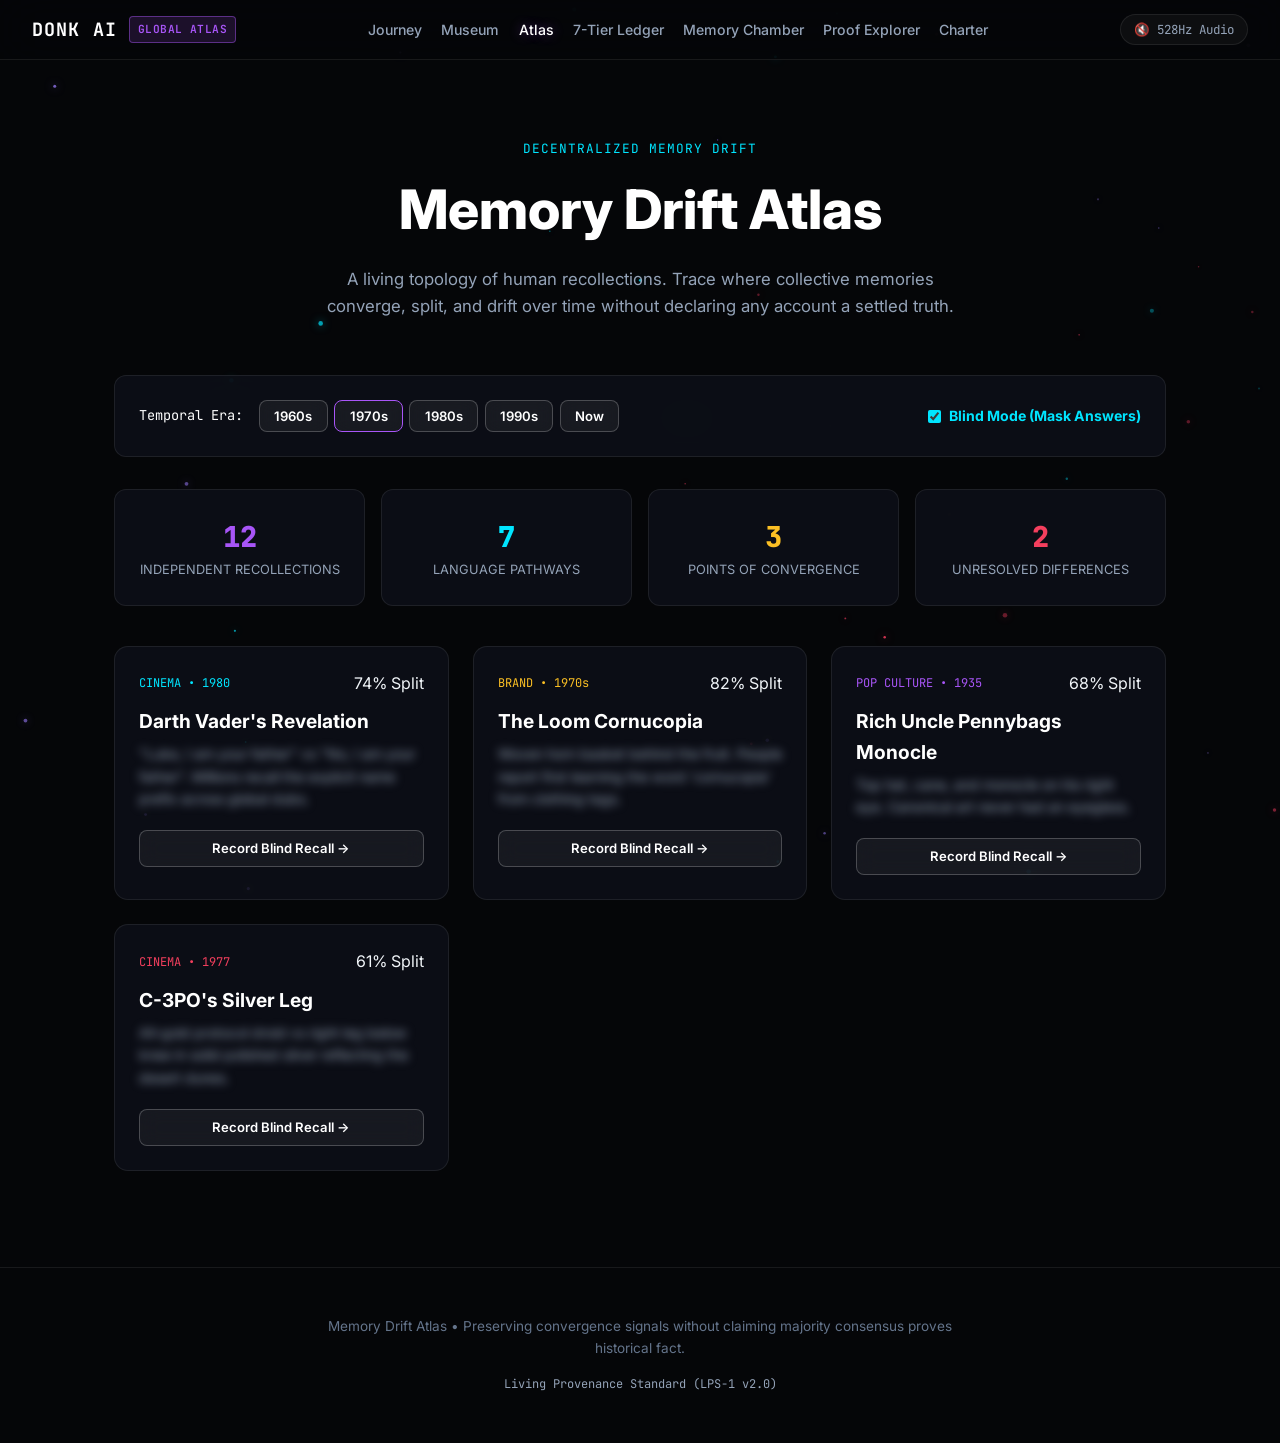
==== commit ab51d893: "feat: complete visual redesign across all 6 core pages, 5-stage walkthrough journey, and dark archiv" ====
--- a/web/atlas.html
+++ b/web/atlas.html
@@ -4,242 +4,181 @@
   <meta charset="UTF-8">
   <meta name="viewport" content="width=device-width, initial-scale=1.0">
   <title>Memory Drift Atlas — DONK AI</title>
-  <meta name="description" content="Explore collective memory divergences and cultural recall cases worldwide. Filter by era, language, and historical support status.">
+  <meta name="description" content="Living global network of human remembrance signals. Explore memory convergence, divergence, and unprimed blind recollections across eras and languages.">
+  <link rel="stylesheet" href="css/main.css?v=2.0.0">
   <link rel="preconnect" href="https://fonts.googleapis.com">
   <link rel="preconnect" href="https://fonts.gstatic.com" crossorigin>
-  <link href="https://fonts.googleapis.com/css2?family=Inter:wght@300;400;500;600;700;900&family=JetBrains+Mono:wght@400;500;600;700&display=swap" rel="stylesheet">
-  <link rel="stylesheet" href="css/main.css?v=1.0.2">
-  <style>
-    .atlas-card-thumbnail {
-      width: 100%; height: 160px; object-fit: cover; border-radius: 6px;
-      margin-bottom: 1rem; border: 1px solid var(--border);
-      transition: filter 0.3s ease;
-    }
-  </style>
+  <link href="https://fonts.googleapis.com/css2?family=Inter:wght@400;500;600;700;800&family=JetBrains+Mono:wght@400;600;700&display=swap" rel="stylesheet">
 </head>
 <body>
+  <canvas id="ambientCanvas"></canvas>
+
   <header>
     <nav>
       <a href="index.html" class="brand">
         <span>DONK AI</span>
-        <span class="brand-badge">LPS-1 PROTOCOL</span>
+        <span class="brand-badge">GLOBAL ATLAS</span>
       </a>
       <ul>
-        <li><a href="index.html">Record a Memory</a></li>
-        <li><a href="atlas.html" class="active">Memory Drift Atlas</a></li>
-        <li><a href="museum.html">1977 Museum</a></li>
+        <li><a href="index.html">Journey</a></li>
+        <li><a href="museum.html">Museum</a></li>
+        <li><a href="atlas.html" class="active">Atlas</a></li>
         <li><a href="record.html">7-Tier Ledger</a></li>
-        <li><a href="corroborate.html">Blind Corroboration</a></li>
+        <li><a href="corroborate.html">Memory Chamber</a></li>
         <li><a href="proof.html">Proof Explorer</a></li>
-        <li><a href="protocol.html">Protocol Docs</a></li>
+        <li><a href="protocol.html">Charter</a></li>
       </ul>
+      <div style="display:flex; align-items:center; gap:0.8rem;">
+        <button id="soundToggleBtn" class="sound-toggle-btn"><span>🔇 528Hz Audio</span></button>
+      </div>
     </nav>
   </header>
 
-  <main>
-    <section>
-      <div style="display:flex; justify-content:space-between; align-items:flex-end; margin-bottom: 2.5rem; flex-wrap:wrap; gap:1.5rem;">
-        <div>
-          <span class="badge provenance" style="margin-bottom:0.6rem;">GLOBAL RECALL NETWORK</span>
-          <h1>Memory Drift Atlas</h1>
-          <p class="section-lead" style="margin-bottom:0;">
-            Explore where collective memories converge, conflict with archival records, and remain unresolved.
-          </p>
-        </div>
+  <!-- Atlas Hero -->
+  <section class="hero-cinema" style="min-height:35vh; padding: 3rem 1.5rem 1.5rem;">
+    <span style="font-family:var(--font-mono); font-size:0.8rem; color:var(--synaptic-cyan); letter-spacing:0.08em; text-transform:uppercase;">Decentralized Memory Drift</span>
+    <h1 style="font-size: clamp(2.2rem, 4.5vw, 3.4rem); color:var(--pearl); margin:0.4rem 0 0.8rem; font-weight:800;">Memory Drift Atlas</h1>
+    <p style="font-size:1.05rem; color:var(--text-dim); max-width:640px; margin:0 auto;">
+      A living topology of human recollections. Trace where collective memories converge, split, and drift over time without declaring any account a settled truth.
+    </p>
+  </section>
 
-        <div style="display:flex; gap:0.8rem; align-items:center; flex-wrap:wrap;">
-          <a href="museum.html" class="btn btn-secondary" style="font-size:0.85rem;">View Museum Exhibits &rarr;</a>
-          <button id="modeToggleBtn" class="btn btn-secondary" onclick="toggleDiscoveryMode()">
-            <span>Blind Discovery Mode: <strong>OFF</strong></span>
-          </button>
+  <!-- Control Surface: Era Slider & Blind Mode -->
+  <section style="max-width:1100px; margin: 0 auto 2rem; padding: 0 1.5rem; position:relative; z-index:1;">
+    <div class="spine-glass-panel" style="display:flex; justify-content:space-between; align-items:center; flex-wrap:wrap; gap:1.2rem;">
+      <div style="display:flex; align-items:center; gap:1rem; flex-wrap:wrap;">
+        <span style="font-family:var(--font-mono); font-size:0.85rem; color:var(--pearl);">Temporal Era:</span>
+        <div style="display:flex; gap:0.4rem;">
+          <button class="btn btn-secondary btn-sm" onclick="setEra('1960s')">1960s</button>
+          <button class="btn btn-secondary btn-sm active" style="border-color:var(--memory-violet); color:var(--pearl);" onclick="setEra('1970s')">1970s</button>
+          <button class="btn btn-secondary btn-sm" onclick="setEra('1980s')">1980s</button>
+          <button class="btn btn-secondary btn-sm" onclick="setEra('1990s')">1990s</button>
+          <button class="btn btn-secondary btn-sm" onclick="setEra('2000s')">Now</button>
         </div>
       </div>
 
-      <!-- Blind Mode Explanation Banner -->
-      <div id="blindModeBanner" style="display:none; background:rgba(124, 163, 216, 0.08); border:1px solid rgba(124, 163, 216, 0.3); border-radius:6px; padding:1rem 1.2rem; margin-bottom:1.5rem; font-size:0.88rem; color:var(--text-dim);">
-        <strong style="color:var(--accent-blue);">Operational Blind Corroboration Active:</strong> Semantic titles, descriptions, and source imagery are suppressed. Contributors receive only broad geographical and chronological discovery parameters, preventing priming and bandwagon bias.
+      <div style="display:flex; align-items:center; gap:0.8rem;">
+        <label style="display:flex; align-items:center; gap:0.5rem; cursor:pointer; font-size:0.88rem; color:var(--synaptic-cyan);">
+          <input type="checkbox" id="blindModeToggle" onchange="toggleBlindMode(this.checked)" checked style="accent-color:var(--synaptic-cyan);">
+          <strong>Blind Mode (Mask Answers)</strong>
+        </label>
+      </div>
+    </div>
+  </section>
+
+  <!-- Global Metrics Summary -->
+  <section style="max-width:1100px; margin: 0 auto 2.5rem; padding: 0 1.5rem; position:relative; z-index:1;">
+    <div style="display:grid; grid-template-columns:repeat(auto-fit, minmax(200px, 1fr)); gap:1rem;">
+      <div class="spine-glass-panel" style="text-align:center;">
+        <div style="font-size:1.8rem; font-weight:800; color:var(--memory-violet); font-family:var(--font-mono);">12</div>
+        <div style="font-size:0.8rem; color:var(--text-dim); text-transform:uppercase;">Independent Recollections</div>
+      </div>
+      <div class="spine-glass-panel" style="text-align:center;">
+        <div style="font-size:1.8rem; font-weight:800; color:var(--synaptic-cyan); font-family:var(--font-mono);">7</div>
+        <div style="font-size:0.8rem; color:var(--text-dim); text-transform:uppercase;">Language Pathways</div>
+      </div>
+      <div class="spine-glass-panel" style="text-align:center;">
+        <div style="font-size:1.8rem; font-weight:800; color:var(--mnemonic-gold); font-family:var(--font-mono);">3</div>
+        <div style="font-size:0.8rem; color:var(--text-dim); text-transform:uppercase;">Points of Convergence</div>
+      </div>
+      <div class="spine-glass-panel" style="text-align:center;">
+        <div style="font-size:1.8rem; font-weight:800; color:var(--memory-crimson); font-family:var(--font-mono);">2</div>
+        <div style="font-size:0.8rem; color:var(--text-dim); text-transform:uppercase;">Unresolved Differences</div>
+      </div>
+    </div>
+  </section>
+
+  <!-- Visual Signals Grid -->
+  <section style="max-width:1100px; margin: 0 auto 6rem; padding: 0 1.5rem; position:relative; z-index:1;">
+    <div style="display:grid; grid-template-columns:repeat(auto-fit, minmax(320px, 1fr)); gap:1.5rem;">
+
+      <!-- Signal 1: Star Wars -->
+      <div class="artifact-card" style="padding:1.5rem;">
+        <div style="display:flex; justify-content:space-between; align-items:center; margin-bottom:0.6rem;">
+          <span style="font-family:var(--font-mono); font-size:0.75rem; color:var(--synaptic-cyan);">CINEMA &bull; 1980</span>
+          <span class="badge supported">74% Split</span>
+        </div>
+        <h3 style="font-size:1.2rem; color:var(--pearl); margin-bottom:0.4rem;">Darth Vader's Revelation</h3>
+        <p class="signal-text" style="font-size:0.88rem; color:var(--text-dim); margin-bottom:1.2rem;">
+          "Luke, I am your father" vs "No, I am your father". Millions recall the explicit name prefix across global dubs.
+        </p>
+        <a href="corroborate.html?dilemma=star-wars" class="btn btn-secondary btn-sm" style="width:100%;">Record Blind Recall &rarr;</a>
       </div>
 
-      <!-- Filter Bar -->
-      <div class="filter-bar">
-        <select id="filterEra" class="filter-select" onchange="applyFilters()">
-          <option value="all">All Eras</option>
-          <option value="1977">1977 Cultural Foundation</option>
-          <option value="1980s">1980s Arcade & Media</option>
-          <option value="1990s">1990s Early Internet</option>
-          <option value="2000s">2000s Digital Shift</option>
-        </select>
-
-        <select id="filterCategory" class="filter-select" onchange="applyFilters()">
-          <option value="all">All Categories</option>
-          <option value="arcade">Arcade & Early Computing</option>
-          <option value="cinema">Cinema & Broadcast</option>
-          <option value="local">Local & Regional History</option>
-          <option value="brands">Brand & Product Design</option>
-          <option value="music">Music & Performance</option>
-        </select>
-
-        <select id="filterStatus" class="filter-select" onchange="applyFilters()">
-          <option value="all">All Classifications</option>
-          <option value="supported">Historically Supported</option>
-          <option value="partially-supported">Partially Supported</option>
-          <option value="conflicting">Conflicting Evidence</option>
-          <option value="unresolved">Unresolved</option>
-        </select>
-
-        <select id="filterLang" class="filter-select" onchange="applyFilters()">
-          <option value="all">All Languages</option>
-          <option value="en">English (en-US / en-GB)</option>
-          <option value="es">Spanish (es-ES)</option>
-          <option value="ja">Japanese (ja-JP)</option>
-          <option value="fr">French (fr-FR)</option>
-        </select>
+      <!-- Signal 2: Fruit of the Loom -->
+      <div class="artifact-card" style="padding:1.5rem;">
+        <div style="display:flex; justify-content:space-between; align-items:center; margin-bottom:0.6rem;">
+          <span style="font-family:var(--font-mono); font-size:0.75rem; color:var(--mnemonic-gold);">BRAND &bull; 1970s</span>
+          <span class="badge supported">82% Split</span>
+        </div>
+        <h3 style="font-size:1.2rem; color:var(--pearl); margin-bottom:0.4rem;">The Loom Cornucopia</h3>
+        <p class="signal-text" style="font-size:0.88rem; color:var(--text-dim); margin-bottom:1.2rem;">
+          Woven horn basket behind the fruit. People report first learning the word 'cornucopia' from clothing tags.
+        </p>
+        <a href="corroborate.html?dilemma=fruit-loom" class="btn btn-secondary btn-sm" style="width:100%;">Record Blind Recall &rarr;</a>
       </div>
 
-      <!-- Atlas Grid -->
-      <div id="atlasGrid" class="atlas-grid">
-        
-        <!-- Record 1 -->
-        <a href="record.html?id=1" class="atlas-card" data-era="1977" data-category="arcade" data-status="supported" data-lang="en">
-          <img src="img/arcade_token_1978.jpg" alt="Arcade Topic" class="atlas-card-thumbnail">
-          <div class="atlas-card-top">
-            <div class="atlas-card-tags">
-              <span class="badge supported status-tag">Historically Supported</span>
-              <span class="badge era-tag">1977-1978</span>
-              <span class="badge cat-tag">Arcade</span>
-            </div>
-            <h3 class="record-title">Space Invaders 1978 Arcade Token & Coin Slot Tone</h3>
-            <p class="record-desc">Personal recollections of Austin's Main Street arcade grand opening, featuring the iconic metallic token dispenser and custom sound chip tone.</p>
-          </div>
-          <div class="atlas-card-stats">
-            <span class="corrob-count">42 Blind Recalls</span>
-            <span class="location-text">Austin, TX (City)</span>
-          </div>
-        </a>
+      <!-- Signal 3: Monopoly Man -->
+      <div class="artifact-card" style="padding:1.5rem;">
+        <div style="display:flex; justify-content:space-between; align-items:center; margin-bottom:0.6rem;">
+          <span style="font-family:var(--font-mono); font-size:0.75rem; color:var(--memory-violet);">POP CULTURE &bull; 1935</span>
+          <span class="badge supported">68% Split</span>
+        </div>
+        <h3 style="font-size:1.2rem; color:var(--pearl); margin-bottom:0.4rem;">Rich Uncle Pennybags Monocle</h3>
+        <p class="signal-text" style="font-size:0.88rem; color:var(--text-dim); margin-bottom:1.2rem;">
+          Top hat, cane, and monocle on his right eye. Canonical art never had an eyeglass.
+        </p>
+        <a href="corroborate.html?dilemma=monopoly-man" class="btn btn-secondary btn-sm" style="width:100%;">Record Blind Recall &rarr;</a>
+      </div>
 
-        <!-- Record 2 -->
-        <a href="record.html?id=2" class="atlas-card" data-era="1977" data-category="cinema" data-status="conflicting" data-lang="en">
-          <img src="img/cinema_marquee_1977.jpg" alt="Cinema Topic" class="atlas-card-thumbnail">
-          <div class="atlas-card-top">
-            <div class="atlas-card-tags">
-              <span class="badge conflicting status-tag">Conflicting Evidence</span>
-              <span class="badge era-tag">1977</span>
-              <span class="badge cat-tag">Cinema</span>
-            </div>
-            <h3 class="record-title">1977 Cinema Marquee "Episode IV" Subtitle Divergence</h3>
-            <p class="record-desc">Widespread shared recollections of seeing "Episode IV: A New Hope" on theatrical marquees in May 1977, diverging from documented July 1981 re-release prints.</p>
-          </div>
-          <div class="atlas-card-stats">
-            <span class="corrob-count">89 Blind Recalls</span>
-            <span class="location-text">Global Distribution</span>
-          </div>
-        </a>
+      <!-- Signal 4: C-3PO -->
+      <div class="artifact-card" style="padding:1.5rem;">
+        <div style="display:flex; justify-content:space-between; align-items:center; margin-bottom:0.6rem;">
+          <span style="font-family:var(--font-mono); font-size:0.75rem; color:var(--memory-crimson);">CINEMA &bull; 1977</span>
+          <span class="badge supported">61% Split</span>
+        </div>
+        <h3 style="font-size:1.2rem; color:var(--pearl); margin-bottom:0.4rem;">C-3PO's Silver Leg</h3>
+        <p class="signal-text" style="font-size:0.88rem; color:var(--text-dim); margin-bottom:1.2rem;">
+          All-gold protocol droid vs right leg below knee in solid polished silver reflecting the desert dunes.
+        </p>
+        <a href="corroborate.html?dilemma=c3po" class="btn btn-secondary btn-sm" style="width:100%;">Record Blind Recall &rarr;</a>
+      </div>
 
-        <!-- Record 3 -->
-        <a href="record.html?id=3" class="atlas-card" data-era="1980s" data-category="local" data-status="unresolved" data-lang="en">
-          <img src="img/pirate_radio_cassette_1981.jpg" alt="Audio Topic" class="atlas-card-thumbnail">
-          <div class="atlas-card-top">
-            <div class="atlas-card-tags">
-              <span class="badge unresolved status-tag">Unresolved</span>
-              <span class="badge era-tag">1981</span>
-              <span class="badge cat-tag">Local History</span>
-            </div>
-            <h3 class="record-title">The Unlogged London Community Pirate Broadcast</h3>
-            <p class="record-desc">Independent recollections of a short-range FM broadcast during the autumn 1981 power outage. Contemporaneous cassette tapes under review.</p>
-          </div>
-          <div class="atlas-card-stats">
-            <span class="corrob-count">18 Blind Recalls</span>
-            <span class="location-text">London, UK (City)</span>
-          </div>
-        </a>
+    </div>
+  </section>
 
-        <!-- Record 4 -->
-        <a href="record.html?id=5" class="atlas-card" data-era="1977" data-category="music" data-status="supported" data-lang="ja">
-          <img src="img/tokyo_synth_1977.jpg" alt="Music Topic" class="atlas-card-thumbnail">
-          <div class="atlas-card-top">
-            <div class="atlas-card-tags">
-              <span class="badge supported status-tag">Historically Supported</span>
-              <span class="badge era-tag">1977</span>
-              <span class="badge cat-tag">Music</span>
-            </div>
-            <h3 class="record-title">Shinjuku Underground Synth Jam Session 1977</h3>
-            <p class="record-desc">First-person account of an early prototype modular synthesizer demonstration in Tokyo. Ticket stub and photographic print archived.</p>
-          </div>
-          <div class="atlas-card-stats">
-            <span class="corrob-count">14 Blind Recalls</span>
-            <span class="location-text">Tokyo, JP (Neighborhood)</span>
-          </div>
-        </a>
-
-      </div>
-    </section>
-  </main>
-
-  <footer>
-    <div class="footer-inner">
-      <div><strong>DONK AI</strong> &mdash; The Human Remembrance Protocol</div>
-      <ul class="footer-links">
-        <li><a href="protocol.html">Charter</a></li>
-        <li><a href="corroborate.html">Corroborate</a></li>
-        <li><a href="museum.html">Museum</a></li>
-        <li><a href="proof.html">Proof Explorer</a></li>
-      </ul>
+  <footer style="border-top:1px solid var(--border); padding:3rem 2rem; text-align:center; position:relative; z-index:1;">
+    <p style="font-size:0.85rem; color:var(--text-muted); max-width:680px; margin:0 auto 1rem;">
+      Memory Drift Atlas &bull; Preserving convergence signals without claiming majority consensus proves historical fact.
+    </p>
+    <div style="font-family:var(--font-mono); font-size:0.75rem; color:var(--text-dim);">
+      Living Provenance Standard (LPS-1 v2.0)
     </div>
   </footer>
 
+  <script src="js/walkthrough.js?v=2.0.0"></script>
   <script>
-    let isBlindMode = false;
-
-    function toggleDiscoveryMode() {
-      isBlindMode = !isBlindMode;
-      const btn = document.getElementById('modeToggleBtn');
-      const banner = document.getElementById('blindModeBanner');
-      
-      btn.innerHTML = `<span>Blind Discovery Mode: <strong>${isBlindMode ? 'ON' : 'OFF'}</strong></span>`;
-      btn.classList.toggle('btn-primary', isBlindMode);
-      btn.classList.toggle('btn-secondary', !isBlindMode);
-      banner.style.display = isBlindMode ? 'block' : 'none';
-
-      const cards = document.querySelectorAll('.atlas-card');
-      cards.forEach((card, idx) => {
-        const title = card.querySelector('.record-title');
-        const desc = card.querySelector('.record-desc');
-        const img = card.querySelector('.atlas-card-thumbnail');
-        const era = card.dataset.era;
-        const loc = card.querySelector('.location-text').innerText;
-        const cat = card.dataset.category;
-
-        if (isBlindMode) {
-          if (!card.dataset.origTitle) card.dataset.origTitle = title.innerText;
-          if (!card.dataset.origDesc) card.dataset.origDesc = desc.innerText;
-          
-          title.innerText = `Neutral Discovery Prompt #${idx + 1} (${era.toUpperCase()} / ${cat.toUpperCase()})`;
-          desc.innerText = `Were you present in ${loc} during ${era}? Submit your sealed first-person recollection regarding this topic before viewing the original testimony.`;
-          if (img) img.style.filter = 'blur(20px) grayscale(100%)';
+    function toggleBlindMode(isBlind) {
+      document.querySelectorAll('.signal-text').forEach(el => {
+        if (isBlind) {
+          el.style.filter = 'blur(5px)';
+          el.style.userSelect = 'none';
         } else {
-          if (card.dataset.origTitle) title.innerText = card.dataset.origTitle;
-          if (card.dataset.origDesc) desc.innerText = card.dataset.origDesc;
-          if (img) img.style.filter = 'none';
+          el.style.filter = 'none';
+          el.style.userSelect = 'auto';
         }
       });
     }
 
-    function applyFilters() {
-      const era = document.getElementById('filterEra').value;
-      const cat = document.getElementById('filterCategory').value;
-      const status = document.getElementById('filterStatus').value;
-      const lang = document.getElementById('filterLang').value;
+    function setEra(era) {
+      document.querySelectorAll('[onclick^="setEra"]').forEach(btn => btn.classList.remove('active'));
+      event.target.classList.add('active');
+    }
 
-      const cards = document.querySelectorAll('.atlas-card');
-      cards.forEach(card => {
-        const matchEra = era === 'all' || card.dataset.era === era;
-        const matchCat = cat === 'all' || card.dataset.category === cat;
-        const matchStatus = status === 'all' || card.dataset.status === status;
-        const matchLang = lang === 'all' || card.dataset.lang === lang;
-
-        card.style.display = (matchEra && matchCat && matchStatus && matchLang) ? 'flex' : 'none';
-      });
-    }
+    // Default to blind mode
+    window.addEventListener('DOMContentLoaded', () => {
+      toggleBlindMode(true);
+    });
   </script>
 </body>
 </html>
--- a/web/css/main.css
+++ b/web/css/main.css
@@ -1,28 +1,28 @@
 :root {
-  --bg:         #07080c;
-  --bg-elev:    #0e1017;
-  --bg-card:    #13151f;
-  --bg-card-hover: #1a1d2c;
+  --bg:         #050608;
+  --bg-elev:    #0a0c10;
+  --bg-card:    rgba(14, 16, 24, 0.85);
+  --bg-card-hover: rgba(22, 26, 38, 0.95);
   --text:       #f1f5f9;
   --text-dim:   #94a3b8;
   --text-muted: #64748b;
 
   /* Cognitive / Memory Frequency Spectrum */
   --memory-violet:      #a855f7; /* 528Hz memory introspection */
-  --memory-violet-glow: rgba(168, 85, 247, 0.4);
-  --synaptic-cyan:      #38bdf8; /* 432Hz cognitive clarity */
-  --synaptic-cyan-glow: rgba(56, 189, 248, 0.4);
-  --mnemonic-gold:      #f59e0b; /* 396Hz nostalgia grounding */
-  --mnemonic-gold-glow: rgba(245, 158, 11, 0.4);
-  --memory-coral:       #fb7185;
-  --memory-emerald:     #34d399;
-
+  --memory-violet-glow: rgba(168, 85, 247, 0.45);
+  --memory-crimson:     #f43f5e; /* Obsidian crimson pulse */
+  --memory-crimson-glow:rgba(244, 63, 94, 0.45);
+  --synaptic-cyan:      #00e5ff; /* 432Hz cognitive clarity */
+  --synaptic-cyan-glow: rgba(0, 229, 255, 0.45);
+  --mnemonic-gold:      #fbbf24; /* 396Hz nostalgia grounding */
+  --mnemonic-gold-glow: rgba(251, 191, 36, 0.45);
+  
   --platinum:   #f8fafc;
   --chrome:     #cbd5e1;
   --pearl:      #ffffff;
   
-  --border:     rgba(255, 255, 255, 0.1);
-  --border-hi:  rgba(255, 255, 255, 0.2);
+  --border:     rgba(255, 255, 255, 0.08);
+  --border-hi:  rgba(255, 255, 255, 0.22);
   --border-glow: rgba(168, 85, 247, 0.4);
 
   --font-body:  'Inter', system-ui, -apple-system, 'Segoe UI', sans-serif;
@@ -39,21 +39,33 @@
   -webkit-font-smoothing: antialiased;
   scroll-behavior: smooth;
   min-height: 100vh;
+  overflow-x: hidden;
 }
 
 ::selection { background: var(--memory-violet); color: #ffffff; }
+
+/* Ambient Background Canvas */
+#ambientCanvas {
+  position: fixed;
+  top: 0;
+  left: 0;
+  width: 100vw;
+  height: 100vh;
+  pointer-events: none;
+  z-index: 0;
+}
 
 /* Header & Nav */
 header {
   position: sticky; top: 0; z-index: 100;
-  background: rgba(7, 8, 12, 0.92);
-  backdrop-filter: blur(20px);
-  -webkit-backdrop-filter: blur(20px);
+  background: rgba(5, 6, 8, 0.88);
+  backdrop-filter: blur(24px);
+  -webkit-backdrop-filter: blur(24px);
   border-bottom: 1px solid var(--border);
 }
 nav {
   display: flex; align-items: center; justify-content: space-between;
-  max-width: 1300px; margin: 0 auto; padding: 0.9rem 2rem;
+  max-width: 1320px; margin: 0 auto; padding: 0.9rem 2rem;
 }
 nav .brand {
   display: flex; align-items: center; gap: 0.75rem;
@@ -72,241 +84,294 @@
 }
 nav ul li a:hover, nav ul li a.active { color: var(--pearl); text-shadow: 0 0 12px var(--memory-violet-glow); }
 
-/* Identity Pill in Header */
+/* Identity & Sound Buttons */
+.sound-toggle-btn {
+  background: rgba(255, 255, 255, 0.04);
+  border: 1px solid var(--border);
+  color: var(--text-dim);
+  padding: 0.35rem 0.8rem;
+  border-radius: 20px;
+  font-size: 0.78rem;
+  font-family: var(--font-mono);
+  cursor: pointer;
+  transition: all 0.2s ease;
+  display: inline-flex;
+  align-items: center;
+  gap: 0.4rem;
+}
+.sound-toggle-btn:hover, .sound-toggle-btn.active {
+  border-color: var(--synaptic-cyan);
+  color: var(--synaptic-cyan);
+  background: rgba(0, 229, 255, 0.1);
+  box-shadow: 0 0 14px var(--synaptic-cyan-glow);
+}
+
 .identity-pill {
   display: inline-flex; align-items: center; gap: 0.5rem;
   background: rgba(168, 85, 247, 0.12); border: 1px solid var(--memory-violet-glow);
   padding: 0.35rem 0.85rem; border-radius: 20px; font-family: var(--font-mono); font-size: 0.78rem;
   color: var(--pearl); cursor: pointer; transition: all 0.2s ease;
 }
-.identity-pill:hover { background: rgba(168, 85, 247, 0.25); }
-.identity-pill .dot { width: 8px; height: 8px; border-radius: 50%; background: var(--memory-emerald); box-shadow: 0 0 8px var(--memory-emerald); }
-
-/* Main Layout */
-main { min-height: calc(100vh - 160px); }
-section { padding: 3.5rem 2rem; max-width: 1300px; margin: 0 auto; }
-
-/* Badges */
-.badge {
-  display: inline-flex; align-items: center; gap: 0.4rem;
-  font-family: var(--font-mono); font-size: 0.75rem; font-weight: 600;
-  padding: 0.25rem 0.65rem; border-radius: 4px;
-  border: 1px solid var(--border); background: var(--bg-card);
-  color: var(--text-dim); text-transform: uppercase; letter-spacing: 0.05em;
-}
-.badge.frequency { border-color: var(--memory-violet-glow); color: var(--memory-violet); background: rgba(168, 85, 247, 0.12); }
-.badge.cyan { border-color: var(--synaptic-cyan-glow); color: var(--synaptic-cyan); background: rgba(56, 189, 248, 0.12); }
-.badge.gold { border-color: var(--mnemonic-gold-glow); color: var(--mnemonic-gold); background: rgba(245, 158, 11, 0.12); }
-.badge.supported { border-color: rgba(52, 211, 153, 0.4); color: var(--memory-emerald); background: rgba(52, 211, 153, 0.12); }
-.badge.conflicting { border-color: rgba(251, 113, 133, 0.4); color: var(--memory-coral); background: rgba(251, 113, 133, 0.12); }
-.badge.editorial-img { border-color: var(--mnemonic-gold-glow); color: var(--mnemonic-gold); background: rgba(245, 158, 11, 0.15); font-size: 0.72rem; }
+.identity-pill:hover { background: rgba(168, 85, 247, 0.25); box-shadow: 0 0 16px var(--memory-violet-glow); }
 
 /* Buttons */
 .btn {
   display: inline-flex; align-items: center; justify-content: center; gap: 0.5rem;
   padding: 0.75rem 1.6rem; border-radius: 8px; font-weight: 600; font-size: 0.95rem;
-  text-decoration: none; cursor: pointer; transition: all 0.25s ease;
-  font-family: var(--font-body); border: 1px solid transparent;
+  cursor: pointer; transition: all 0.25s cubic-bezier(0.16, 1, 0.3, 1); text-decoration: none;
+  font-family: var(--font-body);
 }
 .btn-primary {
-  background: linear-gradient(135deg, #a855f7 0%, #7c3aed 100%);
-  color: #ffffff; box-shadow: 0 4px 18px rgba(168, 85, 247, 0.4);
+  background: linear-gradient(135deg, #9333ea, #7c3aed, #4f46e5);
+  color: #ffffff; border: 1px solid rgba(255, 255, 255, 0.2);
+  box-shadow: 0 4px 20px rgba(147, 51, 234, 0.4);
 }
 .btn-primary:hover {
-  background: linear-gradient(135deg, #c084fc 0%, #9333ea 100%);
-  transform: translateY(-2px); box-shadow: 0 6px 24px rgba(168, 85, 247, 0.6);
+  transform: translateY(-2px);
+  box-shadow: 0 6px 28px rgba(147, 51, 234, 0.6);
 }
 .btn-secondary {
-  background: var(--bg-card); color: var(--pearl); border: 1px solid var(--border-hi);
+  background: rgba(255, 255, 255, 0.05); color: var(--pearl);
+  border: 1px solid var(--border-hi); backdrop-filter: blur(10px);
 }
 .btn-secondary:hover {
-  background: var(--bg-card-hover); border-color: var(--memory-violet); transform: translateY(-1px);
-}
-
-/* =========================================================================
-   SOVEREIGN WEB3 REMEMBRANCE GATEWAY
-   ========================================================================= */
-.gateway-hero {
+  background: rgba(255, 255, 255, 0.1); border-color: var(--memory-violet);
+  transform: translateY(-1px);
+}
+.btn-sm { padding: 0.45rem 0.9rem; font-size: 0.82rem; }
+
+/* Fullscreen Cinematic Hero */
+.hero-cinema {
+  position: relative;
+  min-height: 90vh;
+  display: flex;
+  flex-direction: column;
+  align-items: center;
+  justify-content: center;
   text-align: center;
-  padding: 4rem 1.5rem 2rem 1.5rem;
-  background: radial-gradient(circle at 50% 15%, rgba(168, 85, 247, 0.16) 0%, rgba(56, 189, 248, 0.06) 50%, transparent 80%);
-}
-.gateway-hero h1 {
+  padding: 4rem 2rem;
+  z-index: 1;
+}
+.hero-headline {
+  font-size: clamp(2.8rem, 7vw, 5.5rem);
+  font-weight: 800;
+  letter-spacing: -0.03em;
+  line-height: 1.05;
+  margin-bottom: 1.2rem;
+  background: linear-gradient(180deg, #ffffff 40%, #a855f7 100%);
+  -webkit-background-clip: text;
+  -webkit-text-fill-color: transparent;
+}
+.hero-tagline {
+  font-size: clamp(1.1rem, 2.2vw, 1.45rem);
+  color: var(--text-dim);
+  max-width: 680px;
+  margin: 0 auto 2.4rem;
+  line-height: 1.5;
+}
+
+/* 5-Stage Interactive Walkthrough Journey */
+.stage-timeline-nav {
+  display: flex;
+  justify-content: center;
+  gap: 1.5rem;
+  margin: 2.5rem 0;
+  position: sticky;
+  top: 70px;
+  z-index: 50;
+  background: rgba(5, 6, 8, 0.85);
+  backdrop-filter: blur(16px);
+  padding: 0.8rem 1.5rem;
+  border-radius: 30px;
+  border: 1px solid var(--border);
+  width: fit-content;
+  margin-left: auto;
+  margin-right: auto;
+}
+.stage-dot {
+  display: flex;
+  align-items: center;
+  gap: 0.5rem;
+  color: var(--text-muted);
   font-family: var(--font-mono);
-  font-size: clamp(2.2rem, 5vw, 4.2rem);
-  font-weight: 900;
-  letter-spacing: -0.02em;
-  margin: 0.8rem 0 1.2rem 0;
-  background: linear-gradient(180deg, #ffffff 0%, #e2e8f0 50%, #94a3b8 100%);
-  -webkit-background-clip: text;
-  background-clip: text;
-  color: transparent;
-}
-.gateway-hero .lead-sub {
-  font-size: 1.15rem; color: #cbd5e1; max-width: 820px; margin: 0 auto 1.8rem auto; line-height: 1.7; font-weight: 400;
-}
-.gateway-hero .lead-sub strong { color: var(--pearl); }
-
-/* Quick Action Row */
-.gateway-actions-row {
-  display: flex; justify-content: center; gap: 0.8rem; flex-wrap: wrap; margin-bottom: 3rem;
-}
-
-/* Sovereign 3-Step Wizard Box */
-.wizard-box {
-  max-width: 900px; margin: 0 auto 3.5rem auto;
-  background: var(--bg-card); border: 1px solid var(--border-hi);
-  border-radius: 14px; padding: 2.5rem; text-align: left;
-  box-shadow: 0 20px 50px rgba(0,0,0,0.8), 0 0 35px rgba(168, 85, 247, 0.1);
-  position: relative; overflow: hidden;
-}
-.wizard-box::before {
-  content: ''; position: absolute; top: 0; left: 0; right: 0; height: 3px;
-  background: linear-gradient(90deg, var(--memory-violet), var(--synaptic-cyan), var(--mnemonic-gold));
-}
-
-.wizard-steps-nav {
-  display: flex; justify-content: space-between; border-bottom: 1px solid var(--border); padding-bottom: 1.2rem; margin-bottom: 2rem;
-}
-.wizard-step-item {
-  display: flex; align-items: center; gap: 0.6rem; font-family: var(--font-mono); font-size: 0.88rem; color: var(--text-muted);
-}
-.wizard-step-item.active { color: var(--memory-violet); font-weight: 700; }
-.wizard-step-num {
-  width: 26px; height: 26px; border-radius: 50%; border: 1px solid var(--border-hi); display: flex; align-items: center; justify-content: center; font-size: 0.8rem;
-}
-.wizard-step-item.active .wizard-step-num { border-color: var(--memory-violet); background: rgba(168, 85, 247, 0.25); color: var(--pearl); }
-
-.guidance-box {
-  background: rgba(168, 85, 247, 0.08); border: 1px solid rgba(168, 85, 247, 0.25);
-  padding: 1.2rem; border-radius: 8px; margin-bottom: 1.5rem; font-size: 0.92rem; color: #e2e8f0; line-height: 1.6;
-}
-
-/* Radio / Choice Cards in Step 2 */
-.choice-card-grid {
-  display: grid; grid-template-columns: repeat(auto-fit, minmax(250px, 1fr)); gap: 1rem; margin-bottom: 1.5rem;
-}
-.choice-card {
-  background: var(--bg-elev); border: 1px solid var(--border-hi);
-  border-radius: 8px; padding: 1.1rem 1.2rem; cursor: pointer; transition: all 0.2s ease;
-}
-.choice-card:hover { border-color: var(--synaptic-cyan); transform: translateY(-2px); }
-.choice-card.selected {
-  border-color: var(--memory-violet); background: rgba(168, 85, 247, 0.12); box-shadow: 0 0 14px var(--memory-violet-glow);
-}
-.choice-card .choice-title { font-weight: 600; color: var(--pearl); font-size: 0.95rem; margin-bottom: 0.3rem; }
-.choice-card .choice-desc { font-size: 0.82rem; color: var(--text-dim); line-height: 1.4; }
-
-/* Category Navigation Filter Pills */
-.category-filter-nav {
-  display: flex; gap: 0.6rem; justify-content: center; flex-wrap: wrap; margin-bottom: 2rem;
-}
-.cat-btn {
-  background: var(--bg-card); border: 1px solid var(--border);
-  color: var(--text-dim); padding: 0.45rem 1.1rem; border-radius: 20px;
-  font-size: 0.85rem; cursor: pointer; transition: all 0.2s ease;
+  font-size: 0.82rem;
+  cursor: pointer;
+  padding: 0.3rem 0.8rem;
+  border-radius: 20px;
+  transition: all 0.25s ease;
+}
+.stage-dot.active {
+  color: var(--pearl);
+  background: rgba(168, 85, 247, 0.2);
+  border: 1px solid var(--memory-violet);
+  box-shadow: 0 0 15px var(--memory-violet-glow);
+}
+.stage-dot.completed {
+  color: var(--synaptic-cyan);
+}
+
+.stage-scene {
+  max-width: 1000px;
+  margin: 0 auto 5rem;
+  padding: 3rem 2.5rem;
+  background: var(--bg-card);
+  border: 1px solid var(--border);
+  border-radius: 16px;
+  backdrop-filter: blur(20px);
+  position: relative;
+  transition: all 0.4s cubic-bezier(0.16, 1, 0.3, 1);
+  opacity: 0.9;
+}
+.stage-scene.active {
+  opacity: 1;
+  border-color: var(--border-glow);
+  box-shadow: 0 8px 40px rgba(168, 85, 247, 0.15);
+}
+
+/* Artifact Card & Synthetic Visualization Badge */
+.artifact-card {
+  background: var(--bg-card);
+  border: 1px solid var(--border);
+  border-radius: 14px;
+  overflow: hidden;
+  transition: all 0.3s cubic-bezier(0.16, 1, 0.3, 1);
+  display: flex;
+  flex-direction: column;
+}
+.artifact-card:hover {
+  transform: translateY(-4px);
+  border-color: var(--border-hi);
+  box-shadow: 0 12px 32px rgba(0, 0, 0, 0.5);
+}
+.artifact-img-wrap {
+  position: relative;
+  width: 100%;
+  aspect-ratio: 16 / 10;
+  overflow: hidden;
+  background: #0a0c10;
+}
+.artifact-img-wrap img {
+  width: 100%;
+  height: 100%;
+  object-fit: cover;
+  transition: transform 0.6s cubic-bezier(0.16, 1, 0.3, 1);
+}
+.artifact-card:hover .artifact-img-wrap img {
+  transform: scale(1.04);
+}
+.synthetic-badge {
+  position: absolute;
+  bottom: 10px;
+  left: 10px;
+  background: rgba(5, 6, 8, 0.85);
+  backdrop-filter: blur(10px);
+  border: 1px solid rgba(255, 255, 255, 0.15);
+  padding: 0.25rem 0.6rem;
+  border-radius: 4px;
+  font-family: var(--font-mono);
+  font-size: 0.68rem;
+  color: var(--text-dim);
+  letter-spacing: 0.04em;
+}
+
+/* Memory Spine (Vertical 7-Tier Timeline) */
+.memory-spine {
+  position: relative;
+  max-width: 860px;
+  margin: 3rem auto;
+  padding-left: 2.5rem;
+}
+.memory-spine::before {
+  content: '';
+  position: absolute;
+  top: 0;
+  bottom: 0;
+  left: 12px;
+  width: 2px;
+  background: linear-gradient(180deg, var(--memory-violet), var(--synaptic-cyan), var(--mnemonic-gold));
+}
+.spine-node {
+  position: relative;
+  margin-bottom: 2.5rem;
+}
+.spine-dot {
+  position: absolute;
+  left: -2.5rem;
+  top: 6px;
+  width: 16px;
+  height: 16px;
+  border-radius: 50%;
+  background: var(--bg);
+  border: 2px solid var(--memory-violet);
+  box-shadow: 0 0 10px var(--memory-violet-glow);
+  transition: all 0.25s ease;
+}
+.spine-node:hover .spine-dot {
+  background: var(--memory-violet);
+  box-shadow: 0 0 18px var(--memory-violet-glow);
+  transform: scale(1.2);
+}
+.spine-glass-panel {
+  background: var(--bg-card);
+  border: 1px solid var(--border);
+  padding: 1.5rem;
+  border-radius: 12px;
+  backdrop-filter: blur(16px);
+  transition: all 0.25s ease;
+}
+.spine-glass-panel:hover {
+  border-color: var(--border-hi);
+  background: var(--bg-card-hover);
+}
+
+/* Form inputs */
+.form-input, .form-textarea {
+  width: 100%;
+  background: rgba(255, 255, 255, 0.04);
+  border: 1px solid var(--border-hi);
+  border-radius: 8px;
+  padding: 0.9rem 1.1rem;
+  color: var(--pearl);
   font-family: var(--font-body);
-}
-.cat-btn:hover, .cat-btn.active {
-  border-color: var(--memory-violet); color: var(--pearl); background: rgba(168, 85, 247, 0.15);
-  box-shadow: 0 0 14px var(--memory-violet-glow);
-}
-
-/* Dilemma Mini Cards (Explorer Grid) */
-.dilemmas-catalog-grid {
-  display: grid; grid-template-columns: repeat(auto-fill, minmax(340px, 1fr));
-  gap: 1.5rem; margin-top: 1.5rem;
-}
-.dilemma-mini-card {
-  background: var(--bg-card); border: 1px solid var(--border);
-  border-radius: 10px; padding: 1.6rem; cursor: pointer;
-  transition: all 0.25s cubic-bezier(0.16, 1, 0.3, 1);
-  display: flex; flex-direction: column; justify-content: space-between;
-}
-.dilemma-mini-card:hover {
-  border-color: var(--memory-violet); transform: translateY(-3px);
-  box-shadow: 0 8px 24px rgba(0,0,0,0.6), 0 0 18px var(--memory-violet-glow);
-}
-.dilemma-mini-card.active-topic {
-  border-color: var(--synaptic-cyan);
-  box-shadow: 0 0 18px var(--synaptic-cyan-glow);
-}
-
-/* Result Split Bar */
-.result-bar-wrap { width: 100%; margin-top: 0.8rem; }
-.result-split-bar {
-  height: 28px; width: 100%; border-radius: 6px; overflow: hidden;
-  display: flex; background: #1c1d2d; border: 1px solid var(--border);
-}
-.split-seg-a {
-  background: linear-gradient(90deg, #a855f7 0%, #9333ea 100%);
-  color: #ffffff; font-family: var(--font-mono); font-size: 0.78rem; font-weight: 700;
-  display: flex; align-items: center; justify-content: flex-start; padding-left: 0.8rem;
-  transition: width 0.4s ease;
-}
-.split-seg-b {
-  background: linear-gradient(90deg, #0284c7 0%, #38bdf8 100%);
-  color: #ffffff; font-family: var(--font-mono); font-size: 0.78rem; font-weight: 700;
-  display: flex; align-items: center; justify-content: flex-end; padding-right: 0.8rem;
-  transition: width 0.4s ease;
-}
-
-/* Protocol Purpose Manifesto */
-.purpose-manifesto {
-  background: linear-gradient(180deg, #0f1019 0%, #07080c 100%);
-  border: 1px solid var(--border-hi); border-radius: 14px;
-  padding: 3.5rem 2.5rem; margin: 3rem 0; position: relative; overflow: hidden;
-}
-.purpose-manifesto::before {
-  content: ''; position: absolute; top: 0; left: 0; right: 0; height: 3px;
-  background: linear-gradient(90deg, var(--memory-violet), var(--synaptic-cyan), var(--mnemonic-gold));
-}
-
-/* EIP-712 Review & Success Modals (Hidden by default!) */
-.eip712-modal-overlay {
-  position: fixed; top: 0; left: 0; right: 0; bottom: 0;
-  background: rgba(4, 5, 8, 0.88); backdrop-filter: blur(16px);
-  -webkit-backdrop-filter: blur(16px);
-  display: none; align-items: center; justify-content: center; z-index: 10000; padding: 1.5rem;
-}
-.eip712-modal-content {
-  background: #12131e; border: 1px solid var(--border-hi); border-radius: 14px;
-  max-width: 760px; width: 100%; max-height: 90vh; overflow-y: auto; padding: 2.5rem; text-align: left;
-  box-shadow: 0 25px 60px rgba(0,0,0,0.9), 0 0 40px rgba(168, 85, 247, 0.2);
-}
-.typed-data-box {
-  background: #08090e; border: 1px solid var(--border-hi); border-radius: 8px; padding: 1.2rem; font-family: var(--font-mono); font-size: 0.82rem; margin: 1.2rem 0; line-height: 1.7; color: #cbd5e1;
-}
-
-/* Form Controls - Unified Dark High-Contrast Styling */
-.form-group { margin-bottom: 1.5rem; }
-.form-group label { display: block; font-size: 0.92rem; font-weight: 600; color: var(--pearl); margin-bottom: 0.5rem; }
-.form-input, .form-textarea, .form-select, textarea, input[type="text"], select {
-  width: 100%; background: #0c0d15 !important; border: 1px solid rgba(255, 255, 255, 0.16) !important; color: #f8fafc !important; padding: 0.8rem 1rem; border-radius: 8px; font-family: var(--font-body); font-size: 0.95rem; outline: none; transition: border-color 0.2s ease, box-shadow 0.2s ease;
-}
-.form-input:focus, .form-textarea:focus, .form-select:focus, textarea:focus, input[type="text"]:focus, select:focus {
-  border-color: var(--memory-violet) !important; box-shadow: 0 0 12px var(--memory-violet-glow) !important;
-}
-.form-textarea, textarea { min-height: 130px; resize: vertical; line-height: 1.6; }
-
-/* Epistemic Table */
-.epistemic-table {
-  width: 100%; border-collapse: collapse; font-size: 0.88rem; margin: 1.5rem 0;
-  background: var(--bg-elev); border: 1px solid var(--border); border-radius: 6px; overflow: hidden;
-}
-.epistemic-table th {
-  background: #151620; padding: 0.8rem 1rem; text-align: left; font-family: var(--font-mono); font-size: 0.8rem; color: var(--pearl); border-bottom: 1px solid var(--border-hi); text-transform: uppercase;
-}
-.epistemic-table td { padding: 0.8rem 1rem; border-bottom: 1px solid var(--border); vertical-align: top; }
-.epistemic-table tr:last-child td { border-bottom: none; }
-
-/* Footer */
-footer {
-  border-top: 1px solid var(--border); background: var(--bg-elev); padding: 3rem 2rem; margin-top: 5rem; font-size: 0.88rem; color: var(--text-muted);
-}
-.footer-inner {
-  max-width: 1300px; margin: 0 auto; display: flex; justify-content: space-between; align-items: center; flex-wrap: wrap; gap: 1.5rem;
-}
-.footer-links { display: flex; gap: 1.5rem; list-style: none; }
-.footer-links a { color: var(--text-dim); text-decoration: none; }
-.footer-links a:hover { color: var(--pearl); }
+  font-size: 0.95rem;
+  outline: none;
+  transition: all 0.2s ease;
+}
+.form-input:focus, .form-textarea:focus {
+  border-color: var(--memory-violet);
+  background: rgba(255, 255, 255, 0.07);
+  box-shadow: 0 0 15px var(--memory-violet-glow);
+}
+
+/* Modal Overlay */
+.modal-overlay {
+  display: none;
+  position: fixed;
+  top: 0; left: 0; width: 100vw; height: 100vh;
+  background: rgba(5, 6, 8, 0.85);
+  backdrop-filter: blur(16px);
+  z-index: 1000;
+  align-items: center;
+  justify-content: center;
+  padding: 1.5rem;
+}
+.modal-overlay.active {
+  display: flex;
+}
+.modal-card {
+  background: #0d0f17;
+  border: 1px solid var(--border-hi);
+  border-radius: 16px;
+  max-width: 640px;
+  width: 100%;
+  padding: 2rem;
+  box-shadow: 0 20px 60px rgba(0, 0, 0, 0.8);
+  position: relative;
+}
+
+/* Responsive */
+@media (max-width: 768px) {
+  nav { padding: 0.8rem 1.2rem; }
+  .stage-timeline-nav { gap: 0.6rem; overflow-x: auto; max-width: 95vw; }
+  .stage-scene { padding: 2rem 1.2rem; }
+}
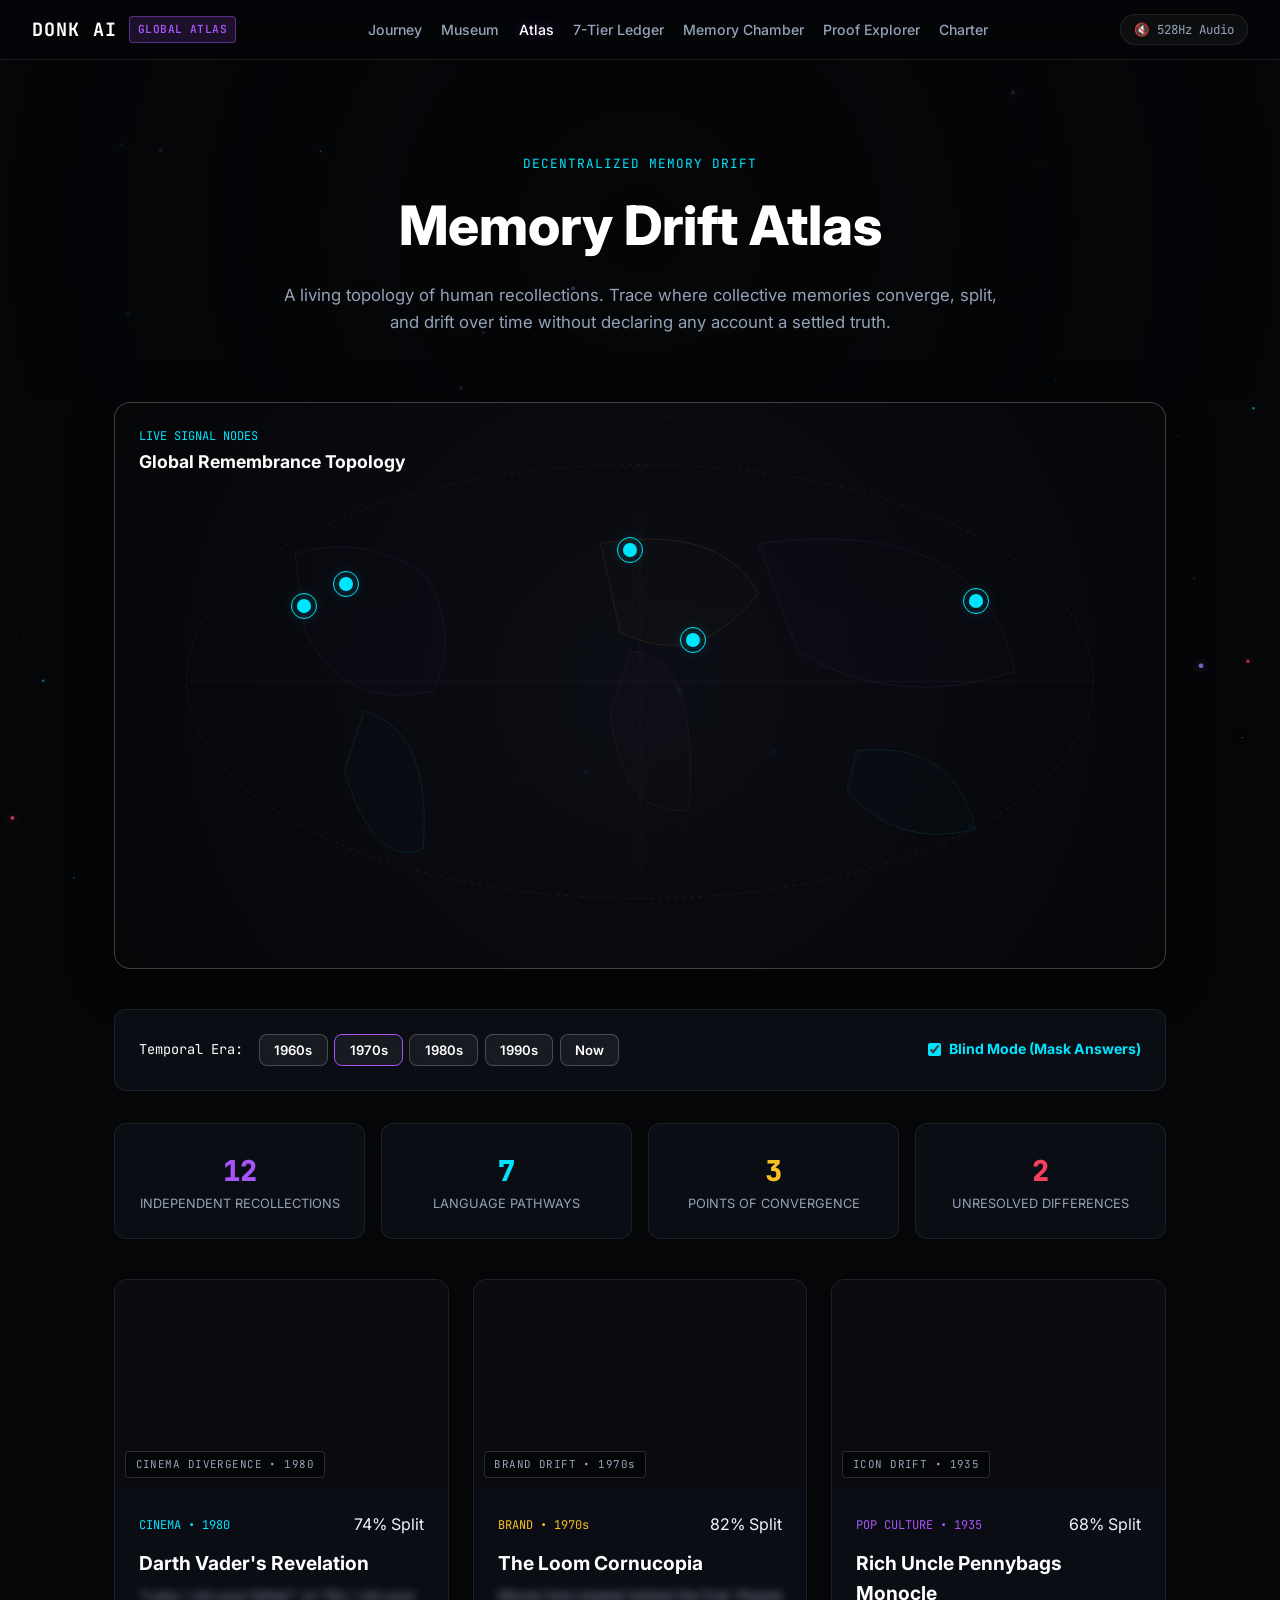
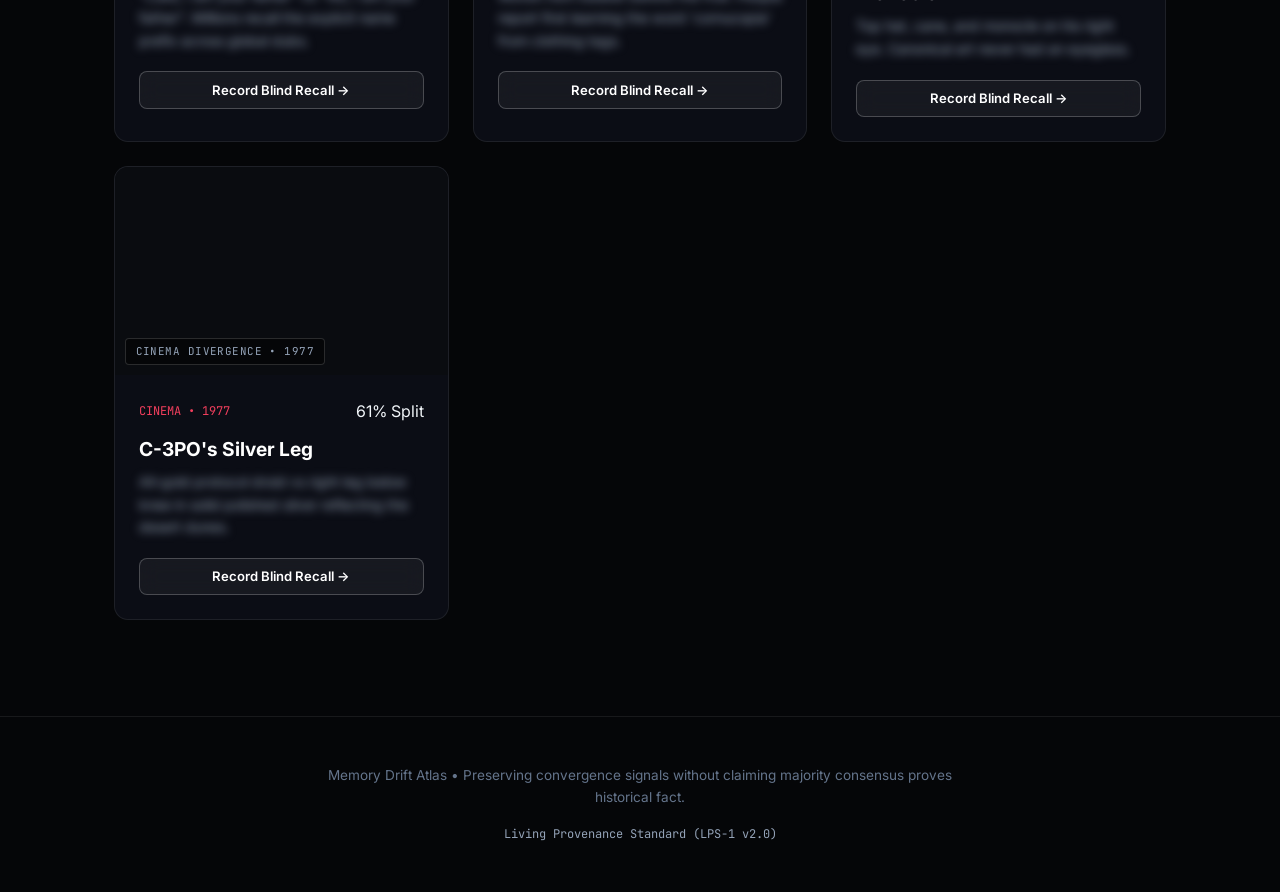
==== commit d009bde9: "feat: complete visual redesign on atlas, protocol, and record pages with interactive map & video pre" ====
--- a/web/atlas.html
+++ b/web/atlas.html
@@ -9,6 +9,46 @@
   <link rel="preconnect" href="https://fonts.googleapis.com">
   <link rel="preconnect" href="https://fonts.gstatic.com" crossorigin>
   <link href="https://fonts.googleapis.com/css2?family=Inter:wght@400;500;600;700;800&family=JetBrains+Mono:wght@400;600;700&display=swap" rel="stylesheet">
+  <style>
+    .map-container {
+      position: relative;
+      width: 100%;
+      background: radial-gradient(circle at center, rgba(14, 16, 24, 0.9) 0%, rgba(5, 6, 8, 0.98) 100%);
+      border: 1px solid var(--border-hi);
+      border-radius: 16px;
+      overflow: hidden;
+      margin-bottom: 2.5rem;
+      box-shadow: 0 10px 40px rgba(0, 0, 0, 0.6);
+    }
+    .map-node {
+      position: absolute;
+      width: 14px;
+      height: 14px;
+      border-radius: 50%;
+      background: var(--synaptic-cyan);
+      box-shadow: 0 0 16px var(--synaptic-cyan-glow);
+      cursor: pointer;
+      transform: translate(-50%, -50%);
+      transition: all 0.3s ease;
+    }
+    .map-node::after {
+      content: '';
+      position: absolute;
+      top: -6px; left: -6px; right: -6px; bottom: -6px;
+      border-radius: 50%;
+      border: 1px solid var(--synaptic-cyan);
+      animation: pulse-ring 2s cubic-bezier(0.215, 0.61, 0.355, 1) infinite;
+    }
+    .map-node:hover {
+      transform: translate(-50%, -50%) scale(1.4);
+      background: var(--memory-violet);
+      box-shadow: 0 0 24px var(--memory-violet-glow);
+    }
+    @keyframes pulse-ring {
+      0% { transform: scale(0.6); opacity: 0.9; }
+      100% { transform: scale(2.2); opacity: 0; }
+    }
+  </style>
 </head>
 <body>
   <canvas id="ambientCanvas"></canvas>
@@ -34,13 +74,51 @@
     </nav>
   </header>
 
-  <!-- Atlas Hero -->
-  <section class="hero-cinema" style="min-height:35vh; padding: 3rem 1.5rem 1.5rem;">
-    <span style="font-family:var(--font-mono); font-size:0.8rem; color:var(--synaptic-cyan); letter-spacing:0.08em; text-transform:uppercase;">Decentralized Memory Drift</span>
-    <h1 style="font-size: clamp(2.2rem, 4.5vw, 3.4rem); color:var(--pearl); margin:0.4rem 0 0.8rem; font-weight:800;">Memory Drift Atlas</h1>
-    <p style="font-size:1.05rem; color:var(--text-dim); max-width:640px; margin:0 auto;">
-      A living topology of human recollections. Trace where collective memories converge, split, and drift over time without declaring any account a settled truth.
-    </p>
+  <!-- Atlas Hero with Ambient Video -->
+  <section class="hero-cinema" style="min-height:38vh; padding: 3rem 1.5rem 1.5rem; position:relative; overflow:hidden;">
+    <video autoplay loop muted playsinline style="position:absolute; top:50%; left:50%; transform:translate(-50%, -50%); min-width:100%; min-height:100%; width:auto; height:auto; z-index:-1; opacity:0.2; filter:saturate(1.1) contrast(1.1); object-fit:cover;">
+      <source src="videos/donk_vault_intro.mp4" type="video/mp4">
+    </video>
+    <div style="position:absolute; top:0; left:0; width:100%; height:100%; background:radial-gradient(circle at center, rgba(5,6,8,0.4) 0%, rgba(5,6,8,0.96) 100%); z-index:0;"></div>
+
+    <div style="max-width: 720px; margin: 0 auto; position:relative; z-index:1;">
+      <span style="font-family:var(--font-mono); font-size:0.8rem; color:var(--synaptic-cyan); letter-spacing:0.08em; text-transform:uppercase;">Decentralized Memory Drift</span>
+      <h1 style="font-size: clamp(2.2rem, 4.5vw, 3.4rem); color:var(--pearl); margin:0.4rem 0 0.8rem; font-weight:800;">Memory Drift Atlas</h1>
+      <p style="font-size:1.05rem; color:var(--text-dim); margin:0 auto;">
+        A living topology of human recollections. Trace where collective memories converge, split, and drift over time without declaring any account a settled truth.
+      </p>
+    </div>
+  </section>
+
+  <!-- Interactive Global Signal Map -->
+  <section style="max-width:1100px; margin: 0 auto 2.5rem; padding: 0 1.5rem; position:relative; z-index:1;">
+    <div class="map-container" style="min-height:360px; padding:2rem;">
+      <div style="position:absolute; top:1.2rem; left:1.5rem; z-index:2;">
+        <span style="font-family:var(--font-mono); font-size:0.75rem; color:var(--synaptic-cyan); text-transform:uppercase;">Live Signal Nodes</span>
+        <div style="font-size:1.1rem; color:var(--pearl); font-weight:700;">Global Remembrance Topology</div>
+      </div>
+
+      <!-- SVG World Wireframe Background -->
+      <svg viewBox="0 0 1000 500" style="width:100%; height:100%; opacity:0.25; stroke:rgba(255,255,255,0.25); fill:none; stroke-width:1;">
+        <ellipse cx="500" cy="250" rx="460" ry="220" stroke-dasharray="4,4"/>
+        <line x1="500" y1="30" x2="500" y2="470" stroke="rgba(255,255,255,0.15)"/>
+        <line x1="40" y1="250" x2="960" y2="250" stroke="rgba(255,255,255,0.15)"/>
+        <!-- Continents Outline Approximation -->
+        <path d="M150,120 Q220,100 280,140 Q320,200 290,260 Q200,280 160,200 Z" fill="rgba(168,85,247,0.05)" stroke="rgba(168,85,247,0.4)"/>
+        <path d="M220,280 Q290,300 280,420 Q230,440 200,340 Z" fill="rgba(0,229,255,0.05)" stroke="rgba(0,229,255,0.4)"/>
+        <path d="M460,110 Q580,90 620,160 Q560,240 480,200 Z" fill="rgba(251,191,36,0.05)" stroke="rgba(251,191,36,0.4)"/>
+        <path d="M490,220 Q560,220 550,380 Q480,390 470,280 Z" fill="rgba(244,63,94,0.05)" stroke="rgba(244,63,94,0.4)"/>
+        <path d="M620,110 Q850,80 880,240 Q760,280 660,220 Z" fill="rgba(168,85,247,0.05)" stroke="rgba(168,85,247,0.4)"/>
+        <path d="M720,320 Q820,310 840,400 Q760,420 710,360 Z" fill="rgba(0,229,255,0.05)" stroke="rgba(0,229,255,0.4)"/>
+      </svg>
+
+      <!-- Active Pulsing Map Nodes -->
+      <div class="map-node" style="top:32%; left:22%;" title="Austin, Texas (1978 Arcade Token)" onclick="filterByNode('Austin')"></div>
+      <div class="map-node" style="top:36%; left:18%;" title="Los Angeles (1977 Cinema Marquee)" onclick="filterByNode('Los Angeles')"></div>
+      <div class="map-node" style="top:26%; left:49%;" title="London (1981 Pirate Radio)" onclick="filterByNode('London')"></div>
+      <div class="map-node" style="top:35%; left:82%;" title="Tokyo (1977 Synth Labs)" onclick="filterByNode('Tokyo')"></div>
+      <div class="map-node" style="top:42%; left:55%;" title="Cairo (Ancient Scribe Recall)" onclick="filterByNode('Cairo')"></div>
+    </div>
   </section>
 
   <!-- Control Surface: Era Slider & Blind Mode -->
@@ -88,60 +166,92 @@
     </div>
   </section>
 
-  <!-- Visual Signals Grid -->
+  <!-- Visual Signals Grid with Video Previews -->
   <section style="max-width:1100px; margin: 0 auto 6rem; padding: 0 1.5rem; position:relative; z-index:1;">
     <div style="display:grid; grid-template-columns:repeat(auto-fit, minmax(320px, 1fr)); gap:1.5rem;">
 
       <!-- Signal 1: Star Wars -->
-      <div class="artifact-card" style="padding:1.5rem;">
-        <div style="display:flex; justify-content:space-between; align-items:center; margin-bottom:0.6rem;">
-          <span style="font-family:var(--font-mono); font-size:0.75rem; color:var(--synaptic-cyan);">CINEMA &bull; 1980</span>
-          <span class="badge supported">74% Split</span>
-        </div>
-        <h3 style="font-size:1.2rem; color:var(--pearl); margin-bottom:0.4rem;">Darth Vader's Revelation</h3>
-        <p class="signal-text" style="font-size:0.88rem; color:var(--text-dim); margin-bottom:1.2rem;">
-          "Luke, I am your father" vs "No, I am your father". Millions recall the explicit name prefix across global dubs.
-        </p>
-        <a href="corroborate.html?dilemma=star-wars" class="btn btn-secondary btn-sm" style="width:100%;">Record Blind Recall &rarr;</a>
+      <div class="artifact-card">
+        <div class="artifact-img-wrap">
+          <video autoplay loop muted playsinline style="width:100%; height:100%; object-fit:cover;">
+            <source src="videos/donk7.mp4" type="video/mp4">
+          </video>
+          <span class="synthetic-badge">CINEMA DIVERGENCE &bull; 1980</span>
+        </div>
+        <div style="padding:1.5rem;">
+          <div style="display:flex; justify-content:space-between; align-items:center; margin-bottom:0.6rem;">
+            <span style="font-family:var(--font-mono); font-size:0.75rem; color:var(--synaptic-cyan);">CINEMA &bull; 1980</span>
+            <span class="badge supported">74% Split</span>
+          </div>
+          <h3 style="font-size:1.2rem; color:var(--pearl); margin-bottom:0.4rem;">Darth Vader's Revelation</h3>
+          <p class="signal-text" style="font-size:0.88rem; color:var(--text-dim); margin-bottom:1.2rem;">
+            "Luke, I am your father" vs "No, I am your father". Millions recall the explicit name prefix across global dubs.
+          </p>
+          <a href="corroborate.html?dilemma=star-wars" class="btn btn-secondary btn-sm" style="width:100%;">Record Blind Recall &rarr;</a>
+        </div>
       </div>
 
       <!-- Signal 2: Fruit of the Loom -->
-      <div class="artifact-card" style="padding:1.5rem;">
-        <div style="display:flex; justify-content:space-between; align-items:center; margin-bottom:0.6rem;">
-          <span style="font-family:var(--font-mono); font-size:0.75rem; color:var(--mnemonic-gold);">BRAND &bull; 1970s</span>
-          <span class="badge supported">82% Split</span>
-        </div>
-        <h3 style="font-size:1.2rem; color:var(--pearl); margin-bottom:0.4rem;">The Loom Cornucopia</h3>
-        <p class="signal-text" style="font-size:0.88rem; color:var(--text-dim); margin-bottom:1.2rem;">
-          Woven horn basket behind the fruit. People report first learning the word 'cornucopia' from clothing tags.
-        </p>
-        <a href="corroborate.html?dilemma=fruit-loom" class="btn btn-secondary btn-sm" style="width:100%;">Record Blind Recall &rarr;</a>
+      <div class="artifact-card">
+        <div class="artifact-img-wrap">
+          <video autoplay loop muted playsinline style="width:100%; height:100%; object-fit:cover;">
+            <source src="videos/donk18.mp4" type="video/mp4">
+          </video>
+          <span class="synthetic-badge">BRAND DRIFT &bull; 1970s</span>
+        </div>
+        <div style="padding:1.5rem;">
+          <div style="display:flex; justify-content:space-between; align-items:center; margin-bottom:0.6rem;">
+            <span style="font-family:var(--font-mono); font-size:0.75rem; color:var(--mnemonic-gold);">BRAND &bull; 1970s</span>
+            <span class="badge supported">82% Split</span>
+          </div>
+          <h3 style="font-size:1.2rem; color:var(--pearl); margin-bottom:0.4rem;">The Loom Cornucopia</h3>
+          <p class="signal-text" style="font-size:0.88rem; color:var(--text-dim); margin-bottom:1.2rem;">
+            Woven horn basket behind the fruit. People report first learning the word 'cornucopia' from clothing tags.
+          </p>
+          <a href="corroborate.html?dilemma=fruit-loom" class="btn btn-secondary btn-sm" style="width:100%;">Record Blind Recall &rarr;</a>
+        </div>
       </div>
 
       <!-- Signal 3: Monopoly Man -->
-      <div class="artifact-card" style="padding:1.5rem;">
-        <div style="display:flex; justify-content:space-between; align-items:center; margin-bottom:0.6rem;">
-          <span style="font-family:var(--font-mono); font-size:0.75rem; color:var(--memory-violet);">POP CULTURE &bull; 1935</span>
-          <span class="badge supported">68% Split</span>
-        </div>
-        <h3 style="font-size:1.2rem; color:var(--pearl); margin-bottom:0.4rem;">Rich Uncle Pennybags Monocle</h3>
-        <p class="signal-text" style="font-size:0.88rem; color:var(--text-dim); margin-bottom:1.2rem;">
-          Top hat, cane, and monocle on his right eye. Canonical art never had an eyeglass.
-        </p>
-        <a href="corroborate.html?dilemma=monopoly-man" class="btn btn-secondary btn-sm" style="width:100%;">Record Blind Recall &rarr;</a>
+      <div class="artifact-card">
+        <div class="artifact-img-wrap">
+          <video autoplay loop muted playsinline style="width:100%; height:100%; object-fit:cover;">
+            <source src="videos/donk4.mp4" type="video/mp4">
+          </video>
+          <span class="synthetic-badge">ICON DRIFT &bull; 1935</span>
+        </div>
+        <div style="padding:1.5rem;">
+          <div style="display:flex; justify-content:space-between; align-items:center; margin-bottom:0.6rem;">
+            <span style="font-family:var(--font-mono); font-size:0.75rem; color:var(--memory-violet);">POP CULTURE &bull; 1935</span>
+            <span class="badge supported">68% Split</span>
+          </div>
+          <h3 style="font-size:1.2rem; color:var(--pearl); margin-bottom:0.4rem;">Rich Uncle Pennybags Monocle</h3>
+          <p class="signal-text" style="font-size:0.88rem; color:var(--text-dim); margin-bottom:1.2rem;">
+            Top hat, cane, and monocle on his right eye. Canonical art never had an eyeglass.
+          </p>
+          <a href="corroborate.html?dilemma=monopoly-man" class="btn btn-secondary btn-sm" style="width:100%;">Record Blind Recall &rarr;</a>
+        </div>
       </div>
 
       <!-- Signal 4: C-3PO -->
-      <div class="artifact-card" style="padding:1.5rem;">
-        <div style="display:flex; justify-content:space-between; align-items:center; margin-bottom:0.6rem;">
-          <span style="font-family:var(--font-mono); font-size:0.75rem; color:var(--memory-crimson);">CINEMA &bull; 1977</span>
-          <span class="badge supported">61% Split</span>
-        </div>
-        <h3 style="font-size:1.2rem; color:var(--pearl); margin-bottom:0.4rem;">C-3PO's Silver Leg</h3>
-        <p class="signal-text" style="font-size:0.88rem; color:var(--text-dim); margin-bottom:1.2rem;">
-          All-gold protocol droid vs right leg below knee in solid polished silver reflecting the desert dunes.
-        </p>
-        <a href="corroborate.html?dilemma=c3po" class="btn btn-secondary btn-sm" style="width:100%;">Record Blind Recall &rarr;</a>
+      <div class="artifact-card">
+        <div class="artifact-img-wrap">
+          <video autoplay loop muted playsinline style="width:100%; height:100%; object-fit:cover;">
+            <source src="videos/donk26.mp4" type="video/mp4">
+          </video>
+          <span class="synthetic-badge">CINEMA DIVERGENCE &bull; 1977</span>
+        </div>
+        <div style="padding:1.5rem;">
+          <div style="display:flex; justify-content:space-between; align-items:center; margin-bottom:0.6rem;">
+            <span style="font-family:var(--font-mono); font-size:0.75rem; color:var(--memory-crimson);">CINEMA &bull; 1977</span>
+            <span class="badge supported">61% Split</span>
+          </div>
+          <h3 style="font-size:1.2rem; color:var(--pearl); margin-bottom:0.4rem;">C-3PO's Silver Leg</h3>
+          <p class="signal-text" style="font-size:0.88rem; color:var(--text-dim); margin-bottom:1.2rem;">
+            All-gold protocol droid vs right leg below knee in solid polished silver reflecting the desert dunes.
+          </p>
+          <a href="corroborate.html?dilemma=c3po" class="btn btn-secondary btn-sm" style="width:100%;">Record Blind Recall &rarr;</a>
+        </div>
       </div>
 
     </div>
@@ -175,6 +285,10 @@
       event.target.classList.add('active');
     }
 
+    function filterByNode(city) {
+      alert(`Filtering signal nodes for: ${city}`);
+    }
+
     // Default to blind mode
     window.addEventListener('DOMContentLoaded', () => {
       toggleBlindMode(true);
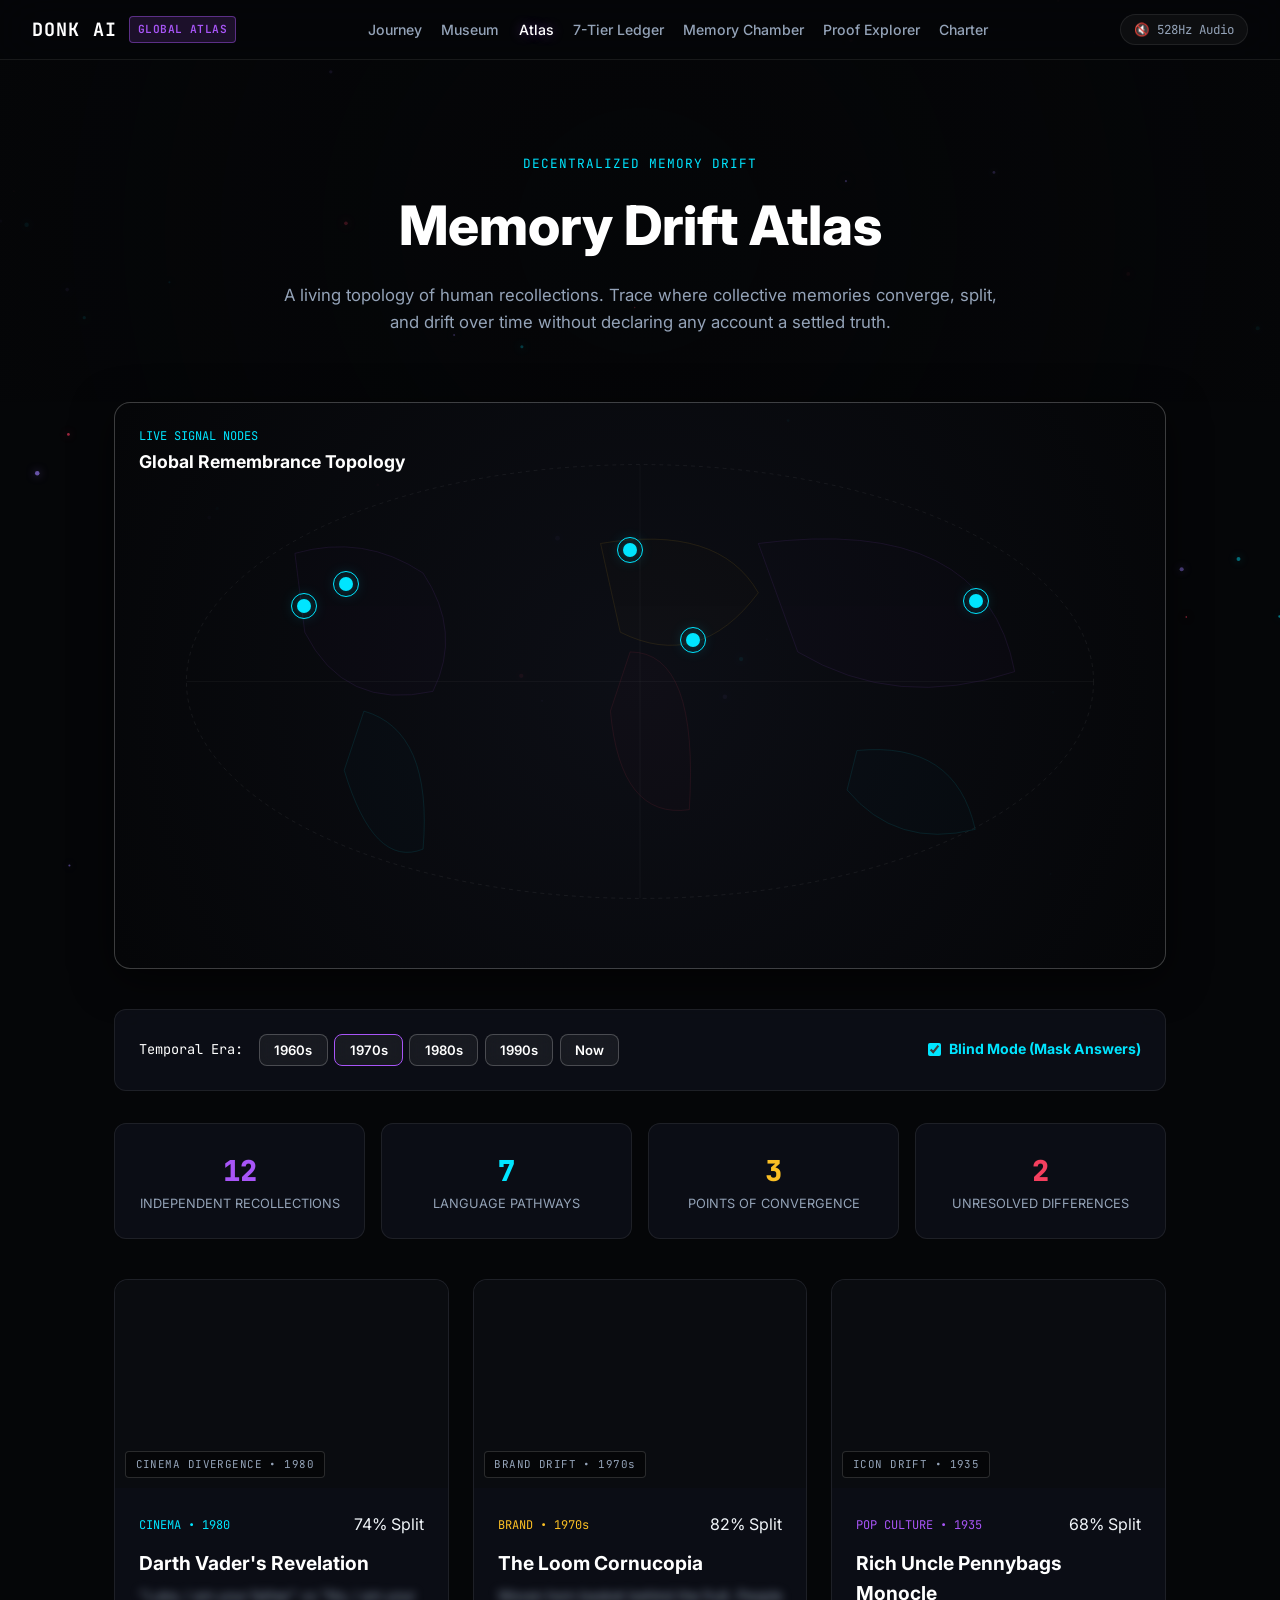
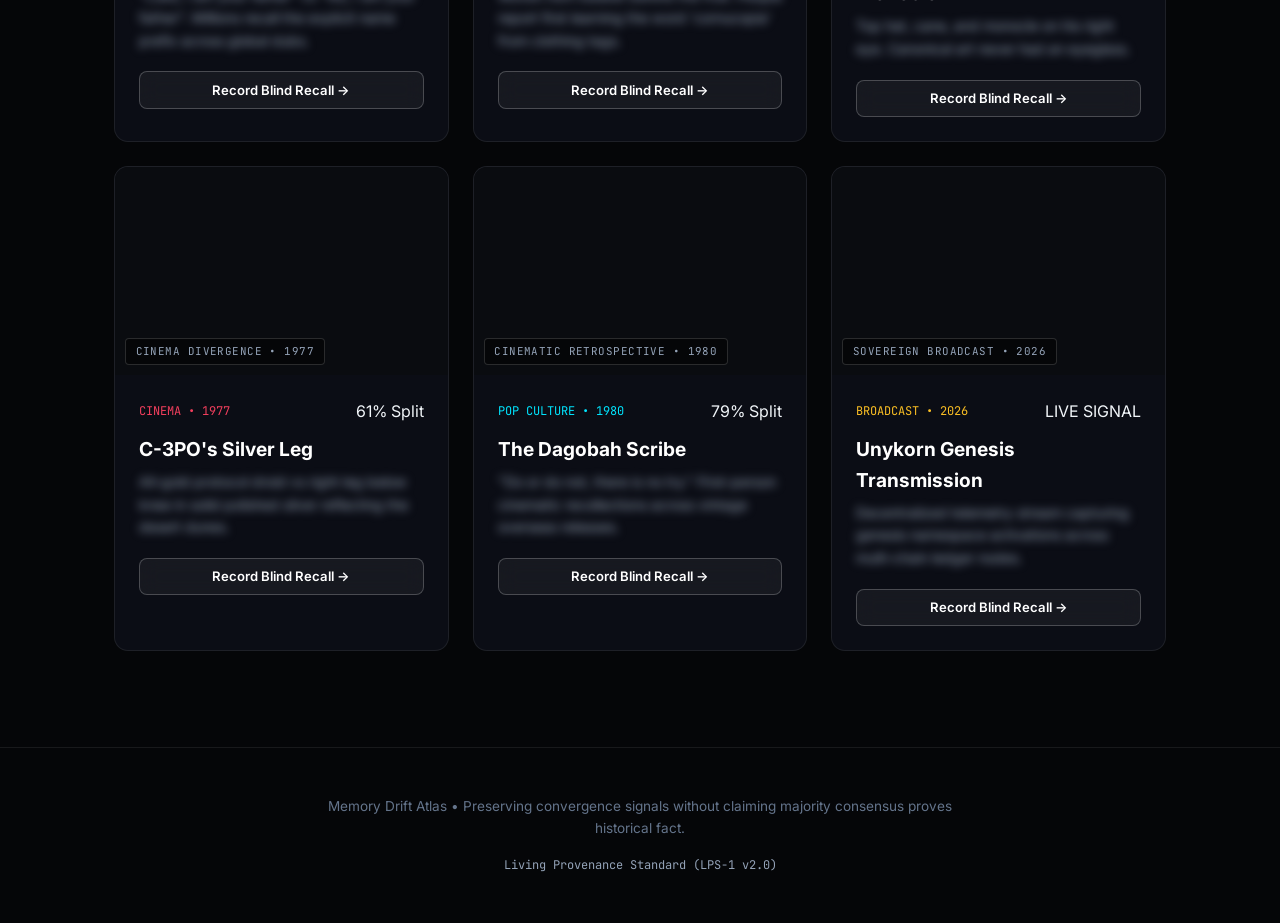
==== commit 5a939e82: "feat: integrate Yoda Cuba, Unykorn archive signal, and master tokenization video cards" ====
--- a/web/atlas.html
+++ b/web/atlas.html
@@ -254,6 +254,48 @@
         </div>
       </div>
 
+      <!-- Signal 5: Yoda Cuba Archive -->
+      <div class="artifact-card">
+        <div class="artifact-img-wrap">
+          <video autoplay loop muted playsinline style="width:100%; height:100%; object-fit:cover;">
+            <source src="videos/yoda_cuba.mp4" type="video/mp4">
+          </video>
+          <span class="synthetic-badge">CINEMATIC RETROSPECTIVE &bull; 1980</span>
+        </div>
+        <div style="padding:1.5rem;">
+          <div style="display:flex; justify-content:space-between; align-items:center; margin-bottom:0.6rem;">
+            <span style="font-family:var(--font-mono); font-size:0.75rem; color:var(--synaptic-cyan);">POP CULTURE &bull; 1980</span>
+            <span class="badge supported">79% Split</span>
+          </div>
+          <h3 style="font-size:1.2rem; color:var(--pearl); margin-bottom:0.4rem;">The Dagobah Scribe</h3>
+          <p class="signal-text" style="font-size:0.88rem; color:var(--text-dim); margin-bottom:1.2rem;">
+            "Do or do not, there is no try." First-person cinematic recollections across vintage overseas releases.
+          </p>
+          <a href="corroborate.html?dilemma=yoda" class="btn btn-secondary btn-sm" style="width:100%;">Record Blind Recall &rarr;</a>
+        </div>
+      </div>
+
+      <!-- Signal 6: Sovereign Unykorn Broadcast -->
+      <div class="artifact-card">
+        <div class="artifact-img-wrap">
+          <video autoplay loop muted playsinline style="width:100%; height:100%; object-fit:cover;">
+            <source src="videos/unykorn_archive_signal.mp4" type="video/mp4">
+          </video>
+          <span class="synthetic-badge">SOVEREIGN BROADCAST &bull; 2026</span>
+        </div>
+        <div style="padding:1.5rem;">
+          <div style="display:flex; justify-content:space-between; align-items:center; margin-bottom:0.6rem;">
+            <span style="font-family:var(--font-mono); font-size:0.75rem; color:var(--mnemonic-gold);">BROADCAST &bull; 2026</span>
+            <span class="badge supported">LIVE SIGNAL</span>
+          </div>
+          <h3 style="font-size:1.2rem; color:var(--pearl); margin-bottom:0.4rem;">Unykorn Genesis Transmission</h3>
+          <p class="signal-text" style="font-size:0.88rem; color:var(--text-dim); margin-bottom:1.2rem;">
+            Decentralized telemetry stream capturing genesis namespace activations across multi-chain ledger nodes.
+          </p>
+          <a href="corroborate.html?dilemma=unykorn" class="btn btn-secondary btn-sm" style="width:100%;">Record Blind Recall &rarr;</a>
+        </div>
+      </div>
+
     </div>
   </section>
 
